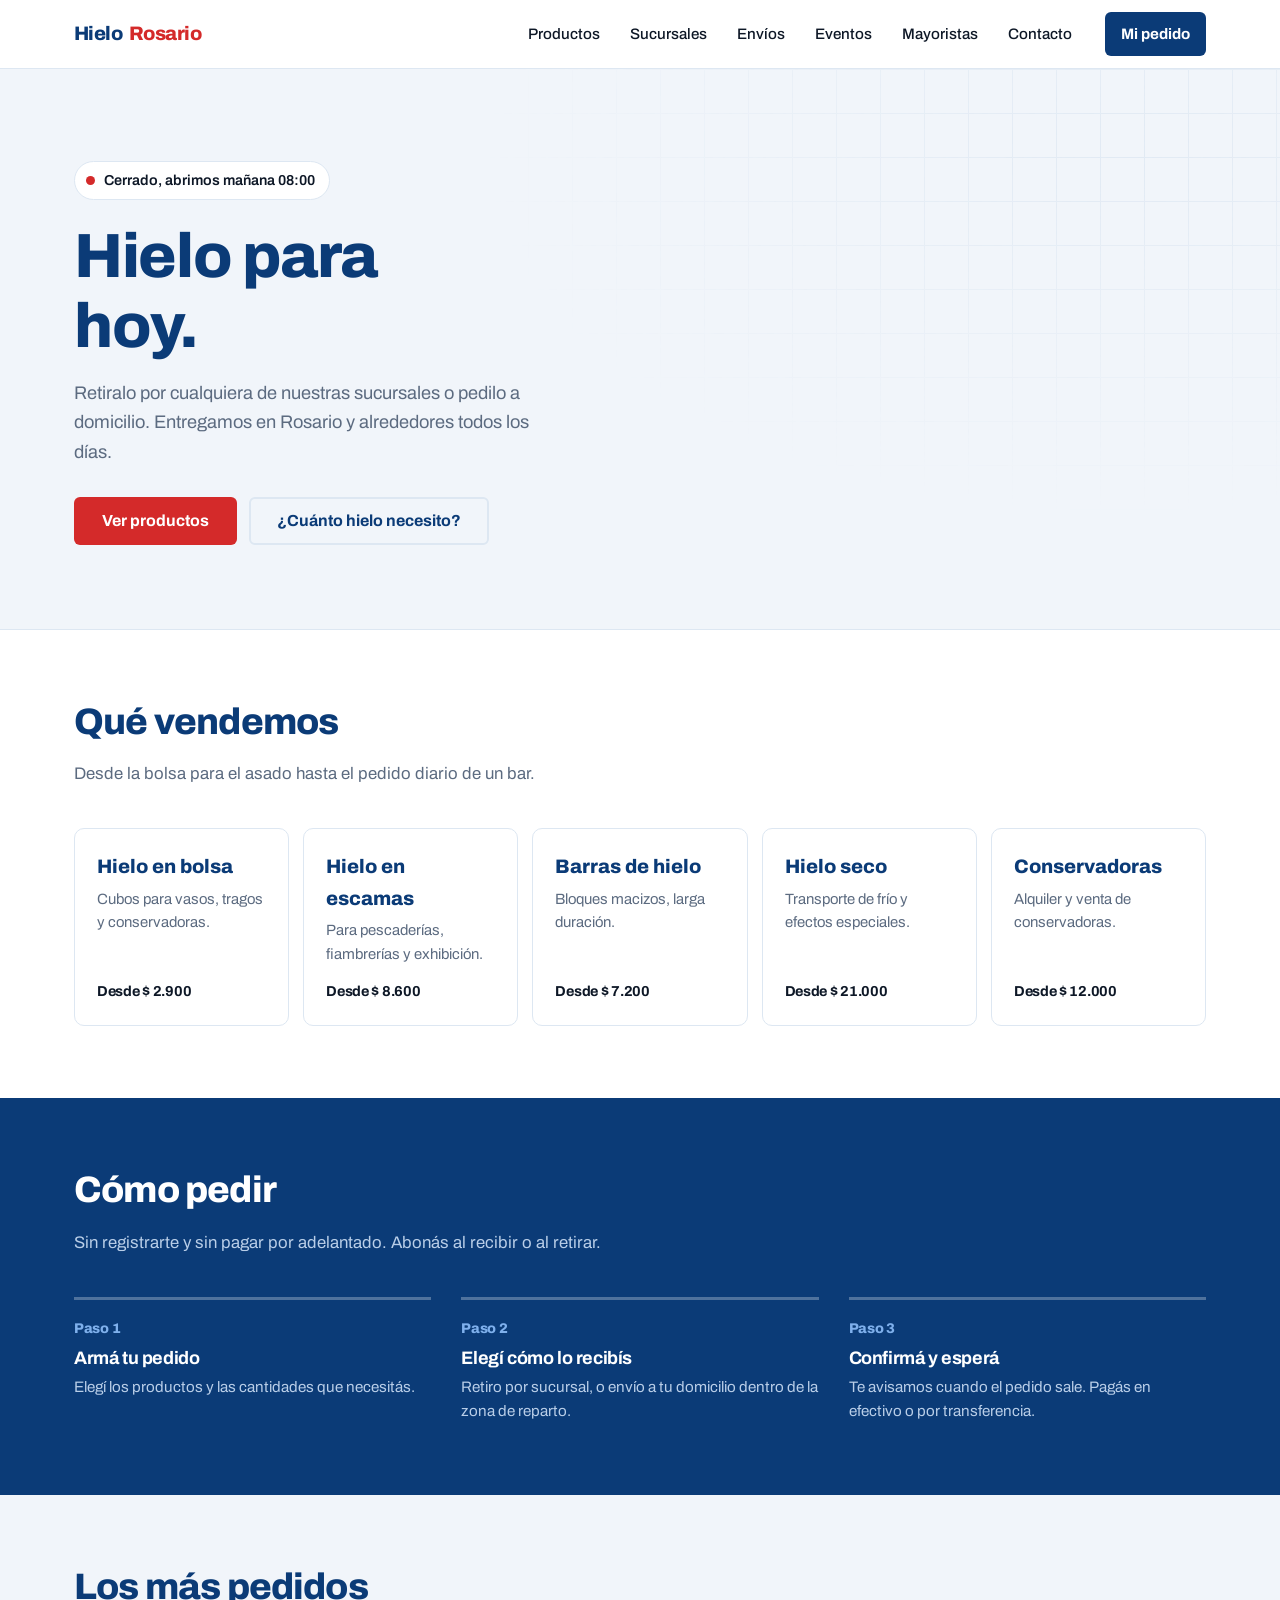
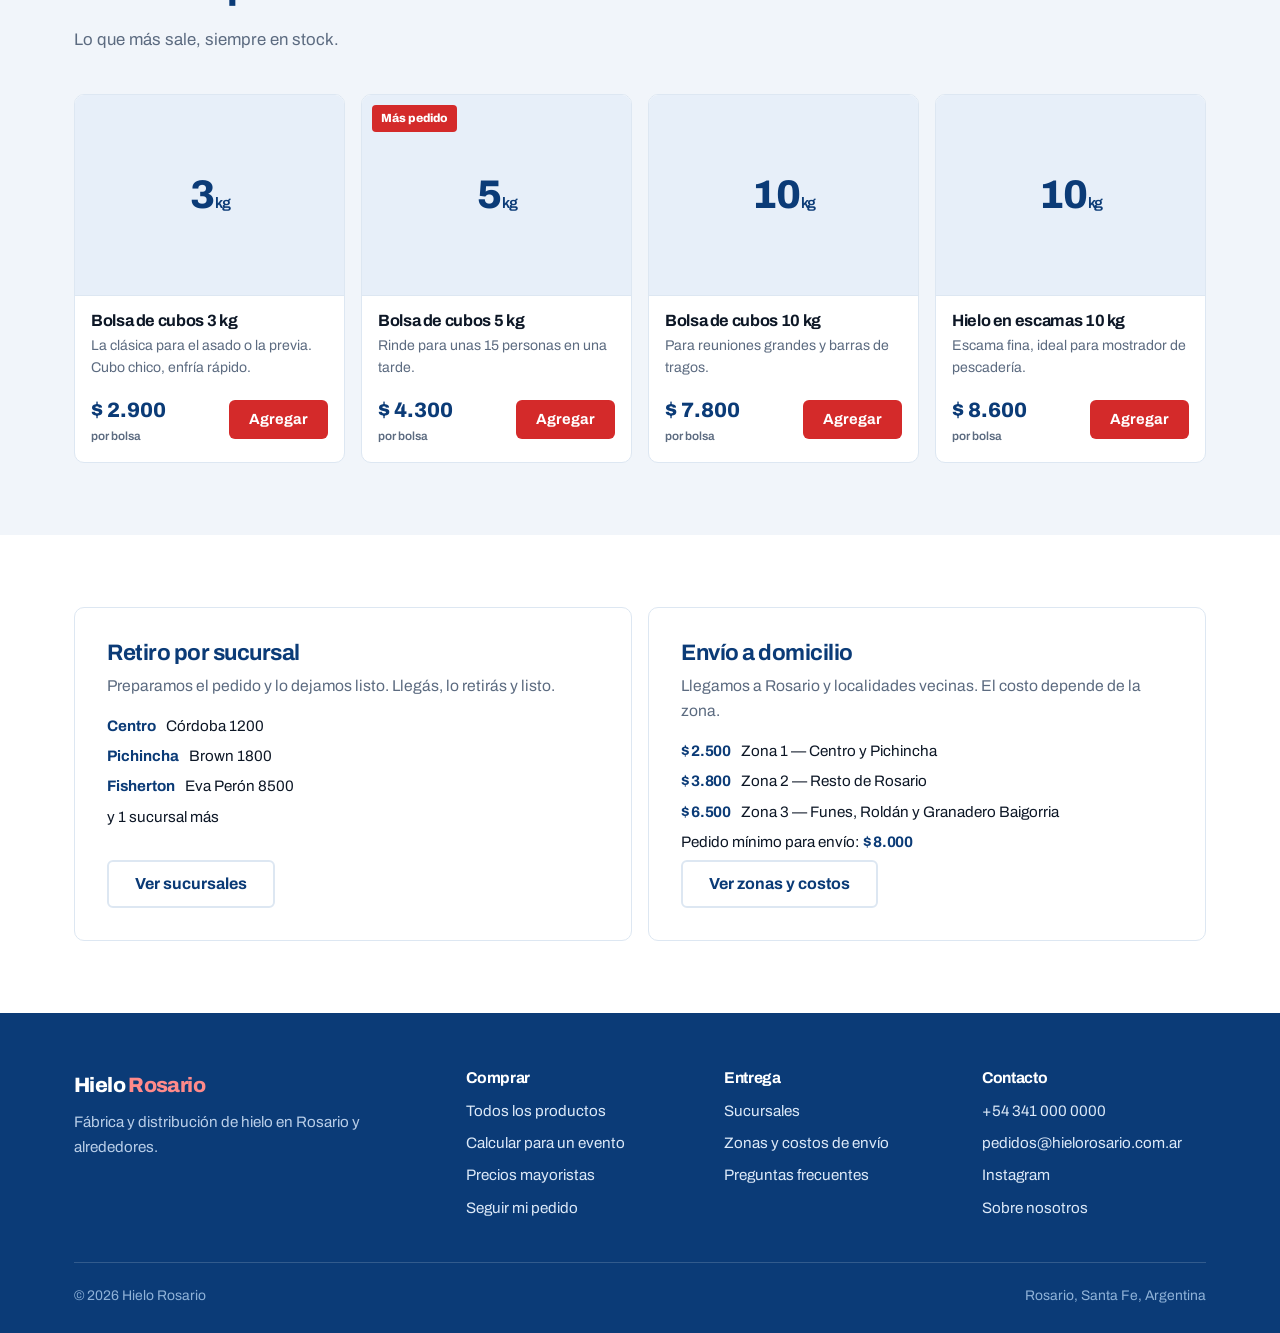
==== index.html @ 0020c700 "Rename index (11).html to index.html" ====
<!DOCTYPE html>
<html lang="es-AR">
<head>
<meta charset="utf-8">
<meta name="viewport" content="width=device-width, initial-scale=1">
<title>Hielo Rosario — Venta y entrega de hielo en Rosario</title>
<meta name="description" content="Hielo en bolsa, escamas, barras y hielo seco en Rosario. Retiralo por sucursal o pedí envío a domicilio.">
<link rel="preconnect" href="https://fonts.googleapis.com">
<link rel="preconnect" href="https://fonts.gstatic.com" crossorigin>
<link href="https://fonts.googleapis.com/css2?family=Archivo:wght@400;500;700;800&display=swap" rel="stylesheet">
<link rel="stylesheet" href="estilos.css">
</head>
<body>

<div id="header"></div>

<main>

  <!-- ============ HERO ============ -->
  <section class="hero">
    <div class="contenedor">
      <div class="hero__cuerpo">

        <div class="estado" id="estado" data-abierto="">
          <span class="estado__punto"></span>
          <span id="estadoTexto">Consultando horario</span>
        </div>

        <h1>Hielo para hoy.</h1>
        <p class="hero__bajada">
          Retiralo por cualquiera de nuestras sucursales o pedilo a domicilio.
          Entregamos en Rosario y alrededores todos los días.
        </p>

        <div class="hero__acciones">
          <a class="boton boton--principal" href="productos.html">Ver productos</a>
          <a class="boton boton--linea" href="eventos.html">¿Cuánto hielo necesito?</a>
        </div>

      </div>
    </div>
  </section>

  <!-- ============ CATEGORÍAS ============ -->
  <section class="seccion">
    <div class="contenedor">
      <div class="seccion__intro">
        <h2>Qué vendemos</h2>
        <p>Desde la bolsa para el asado hasta el pedido diario de un bar.</p>
      </div>
      <div class="categorias" id="categorias">
        <p class="cargando">Cargando productos…</p>
      </div>
    </div>
  </section>

  <!-- ============ CÓMO PEDIR (esto sí es una secuencia) ============ -->
  <section class="seccion seccion--azul">
    <div class="contenedor">
      <div class="seccion__intro">
        <h2>Cómo pedir</h2>
        <p>Sin registrarte y sin pagar por adelantado. Abonás al recibir o al retirar.</p>
      </div>
      <div class="pasos">
        <div class="paso">
          <div class="paso__n num">Paso 1</div>
          <h3>Armá tu pedido</h3>
          <p>Elegí los productos y las cantidades que necesitás.</p>
        </div>
        <div class="paso">
          <div class="paso__n num">Paso 2</div>
          <h3>Elegí cómo lo recibís</h3>
          <p>Retiro por sucursal, o envío a tu domicilio dentro de la zona de reparto.</p>
        </div>
        <div class="paso">
          <div class="paso__n num">Paso 3</div>
          <h3>Confirmá y esperá</h3>
          <p>Te avisamos cuando el pedido sale. Pagás en efectivo o por transferencia.</p>
        </div>
      </div>
    </div>
  </section>

  <!-- ============ DESTACADOS ============ -->
  <section class="seccion seccion--fria">
    <div class="contenedor">
      <div class="seccion__intro">
        <h2>Los más pedidos</h2>
        <p>Lo que más sale, siempre en stock.</p>
      </div>
      <div class="grilla-productos" id="destacados">
        <p class="cargando">Cargando productos…</p>
      </div>
    </div>
  </section>

  <!-- ============ ENTREGA ============ -->
  <section class="seccion">
    <div class="contenedor">
      <div class="duo">

        <div class="panel">
          <h3>Retiro por sucursal</h3>
          <p>Preparamos el pedido y lo dejamos listo. Llegás, lo retirás y listo.</p>
          <div id="resumenSucursales"></div>
          <a class="boton boton--linea" href="sucursales.html">Ver sucursales</a>
        </div>

        <div class="panel">
          <h3>Envío a domicilio</h3>
          <p>Llegamos a Rosario y localidades vecinas. El costo depende de la zona.</p>
          <div id="resumenZonas"></div>
          <a class="boton boton--linea" href="zonas-de-envio.html">Ver zonas y costos</a>
        </div>

      </div>
    </div>
  </section>

</main>

<div id="footer"></div>

<script src="config.js"></script>
<script src="carrito.js"></script>
<script src="datos.js"></script>
<script src="layout.js"></script>
<script src="home.js"></script>
</body>
</html>
---- estilos.css ----
/* ==========================================================================
   HIELO ROSARIO — Estilos del sitio
   Blanco = campo · Azul = estructura · Rojo = solo lo que se toca
   ========================================================================== */

/* ---------- 1. TOKENS ---------------------------------------------------- */
:root {
  /* Color */
  --blanco:      #FFFFFF;
  --hielo:       #F1F5FA;   /* fondo frío, reemplaza al gris neutro */
  --escarcha:    #DDE7F2;   /* bordes y separadores */
  --azul:        #0B3B77;   /* azul empresarial — estructura */
  --azul-vivo:   #1668D6;   /* links e interacción */
  --azul-humo:   #E7EFF9;   /* superficies azuladas suaves */
  --rojo:        #D42A2A;   /* SOLO acciones y urgencia */
  --rojo-oscuro: #A81F1F;
  --tinta:       #0D1726;   /* texto principal (negro azulado, no gris) */
  --tinta-suave: #5C6B80;   /* texto secundario */
  --verde:       #15803D;   /* estado abierto */

  /* Tipografía */
  --fuente: 'Archivo', system-ui, -apple-system, 'Segoe UI', sans-serif;

  /* Espaciado */
  --ancho: 1180px;
  --gutter: 24px;
  --radio: 10px;
  --radio-chico: 6px;

  /* Sombra: una sola, discreta, solo para elementos que flotan de verdad */
  --sombra: 0 8px 28px rgba(11, 59, 119, .10);
}

/* ---------- 2. BASE ------------------------------------------------------ */
*, *::before, *::after { box-sizing: border-box; }

html { -webkit-text-size-adjust: 100%; scroll-behavior: smooth; }

body {
  margin: 0;
  font-family: var(--fuente);
  font-size: 16.5px;
  line-height: 1.6;
  color: var(--tinta);
  background: var(--blanco);
  -webkit-font-smoothing: antialiased;
}

img { max-width: 100%; display: block; }

a { color: var(--azul-vivo); text-decoration: none; }
a:hover { text-decoration: underline; }

h1, h2, h3, h4 {
  margin: 0 0 .5em;
  line-height: 1.12;
  letter-spacing: -.022em;
  font-weight: 800;
  color: var(--azul);
}

h1 { font-size: clamp(2.3rem, 6vw, 3.9rem); }
h2 { font-size: clamp(1.6rem, 3.4vw, 2.3rem); }
h3 { font-size: 1.15rem; font-weight: 700; }

p { margin: 0 0 1em; }

/* Números: siempre alineados, porque acá el contenido son kilos y precios */
.num { font-variant-numeric: tabular-nums; letter-spacing: -.02em; }

/* Accesibilidad: foco visible siempre */
:focus-visible {
  outline: 3px solid var(--azul-vivo);
  outline-offset: 2px;
  border-radius: 4px;
}

@media (prefers-reduced-motion: reduce) {
  *, *::before, *::after {
    animation-duration: .01ms !important;
    transition-duration: .01ms !important;
    scroll-behavior: auto !important;
  }
}

/* ---------- 3. LAYOUT ---------------------------------------------------- */
.contenedor {
  width: 100%;
  max-width: var(--ancho);
  margin: 0 auto;
  padding: 0 var(--gutter);
}

.seccion { padding: 72px 0; }
.seccion--fria { background: var(--hielo); }
.seccion--azul { background: var(--azul); color: #E8F0FA; }
.seccion--azul h2, .seccion--azul h3 { color: var(--blanco); }

.seccion__intro { max-width: 62ch; margin-bottom: 40px; }
.seccion__intro p { color: var(--tinta-suave); font-size: 1.05rem; margin: 0; }
.seccion--azul .seccion__intro p { color: #B9CEE8; }

.hidden { display: none !important; }

/* ---------- 4. BOTONES --------------------------------------------------- */
.boton {
  display: inline-flex;
  align-items: center;
  justify-content: center;
  gap: 8px;
  padding: 14px 26px;
  border: 2px solid transparent;
  border-radius: var(--radio-chico);
  font-family: var(--fuente);
  font-size: 1rem;
  font-weight: 700;
  line-height: 1;
  cursor: pointer;
  text-decoration: none;
  transition: background-color .15s ease, border-color .15s ease, color .15s ease;
}
.boton:hover { text-decoration: none; }

/* Rojo = la acción principal. Uno solo por pantalla. */
.boton--principal { background: var(--rojo); color: var(--blanco); }
.boton--principal:hover { background: var(--rojo-oscuro); }

.boton--azul { background: var(--azul); color: var(--blanco); }
.boton--azul:hover { background: #082B58; }

.boton--linea { background: transparent; border-color: var(--escarcha); color: var(--azul); }
.boton--linea:hover { border-color: var(--azul); background: var(--azul-humo); }

.boton--claro { background: var(--blanco); color: var(--azul); }
.boton--claro:hover { background: var(--hielo); }

.boton--ancho { width: 100%; }
.boton--chico { padding: 10px 18px; font-size: .92rem; }

.boton[disabled] { opacity: .45; pointer-events: none; }

/* ---------- 5. HEADER ---------------------------------------------------- */
.header {
  position: sticky;
  top: 0;
  z-index: 50;
  background: rgba(255, 255, 255, .96);
  backdrop-filter: saturate(180%) blur(8px);
  border-bottom: 1px solid var(--escarcha);
}

.header__fila {
  display: flex;
  align-items: center;
  gap: 20px;
  height: 68px;
}

.logo {
  display: flex;
  align-items: baseline;
  gap: 7px;
  font-weight: 800;
  font-size: 1.22rem;
  letter-spacing: -.03em;
  color: var(--azul);
  text-decoration: none;
  white-space: nowrap;
}
.logo:hover { text-decoration: none; }
.logo span { color: var(--rojo); }

.nav { display: flex; gap: 4px; margin-left: auto; }

.nav a {
  padding: 9px 13px;
  border-radius: var(--radio-chico);
  color: var(--tinta);
  font-size: .95rem;
  font-weight: 500;
  text-decoration: none;
}
.nav a:hover { background: var(--hielo); text-decoration: none; }
.nav a.activo { color: var(--azul); font-weight: 700; background: var(--azul-humo); }

/* Botón de pedido: el contador es la información, por eso va destacado */
.pedido-btn {
  display: inline-flex;
  align-items: center;
  gap: 9px;
  padding: 10px 16px;
  border-radius: var(--radio-chico);
  background: var(--azul);
  color: var(--blanco);
  font-weight: 700;
  font-size: .95rem;
  text-decoration: none;
  white-space: nowrap;
}
.pedido-btn:hover { background: #082B58; text-decoration: none; }

.pedido-btn__cuenta {
  min-width: 22px;
  height: 22px;
  padding: 0 6px;
  border-radius: 11px;
  background: var(--rojo);
  color: var(--blanco);
  font-size: .8rem;
  font-weight: 800;
  display: inline-flex;
  align-items: center;
  justify-content: center;
}
.pedido-btn__cuenta:empty,
.pedido-btn__cuenta[data-vacio="si"] { display: none; }

.menu-btn {
  display: none;
  margin-left: auto;
  padding: 10px;
  background: none;
  border: 1px solid var(--escarcha);
  border-radius: var(--radio-chico);
  cursor: pointer;
  color: var(--azul);
}

@media (max-width: 900px) {
  .menu-btn { display: inline-flex; }
  .nav {
    position: absolute;
    top: 68px; left: 0; right: 0;
    flex-direction: column;
    gap: 0;
    margin: 0;
    padding: 8px var(--gutter) 16px;
    background: var(--blanco);
    border-bottom: 1px solid var(--escarcha);
    box-shadow: var(--sombra);
  }
  .nav:not(.abierto) { display: none; }
  .nav a { padding: 14px 8px; border-bottom: 1px solid var(--hielo); border-radius: 0; }
  .header__fila { gap: 12px; }
}

/* ---------- 6. HERO ------------------------------------------------------ */
.hero {
  position: relative;
  overflow: hidden;
  background: var(--hielo);
  border-bottom: 1px solid var(--escarcha);
}

/* Textura de escarcha: cubos apenas insinuados. Es el único adorno del sitio. */
.hero::after {
  content: '';
  position: absolute;
  inset: 0;
  background-image:
    linear-gradient(var(--escarcha) 1px, transparent 1px),
    linear-gradient(90deg, var(--escarcha) 1px, transparent 1px);
  background-size: 44px 44px;
  opacity: .8;
  -webkit-mask-image: radial-gradient(ellipse 70% 90% at 88% 15%, #000, transparent 72%);
          mask-image: radial-gradient(ellipse 70% 90% at 88% 15%, #000, transparent 72%);
  pointer-events: none;
}

.hero__cuerpo {
  position: relative;
  z-index: 1;
  max-width: 54ch;
  padding: 92px 0 84px;
}

.hero h1 { max-width: 11ch; margin-bottom: .28em; }
.hero__bajada {
  max-width: 46ch;
  font-size: 1.14rem;
  color: var(--tinta-suave);
  margin-bottom: 30px;
}

.hero__acciones { display: flex; flex-wrap: wrap; gap: 12px; }

/* Estado de atención: dato útil de verdad, no decoración */
.estado {
  display: inline-flex;
  align-items: center;
  gap: 9px;
  margin-bottom: 22px;
  padding: 7px 14px 7px 11px;
  border-radius: 100px;
  background: var(--blanco);
  border: 1px solid var(--escarcha);
  font-size: .9rem;
  font-weight: 600;
  color: var(--tinta);
}
.estado__punto {
  width: 9px; height: 9px;
  border-radius: 50%;
  background: var(--tinta-suave);
  flex: none;
}
.estado[data-abierto="si"] .estado__punto { background: var(--verde); }
.estado[data-abierto="no"] .estado__punto { background: var(--rojo); }

@media (max-width: 700px) {
  .hero__cuerpo { padding: 52px 0 48px; }
  .hero::after { opacity: .35; }
}

/* ---------- 7. CATEGORÍAS ------------------------------------------------ */
/* Sin sombras ni tarjetas iguales: el peso lo da el borde y el color de fondo */
.categorias {
  display: grid;
  grid-template-columns: repeat(auto-fit, minmax(215px, 1fr));
  gap: 14px;
}

.categoria {
  display: flex;
  flex-direction: column;
  padding: 22px;
  min-height: 168px;
  border: 1px solid var(--escarcha);
  border-radius: var(--radio);
  background: var(--blanco);
  color: var(--tinta);
  text-decoration: none;
  transition: border-color .15s ease, background-color .15s ease;
}
.categoria:hover {
  border-color: var(--azul);
  background: var(--azul-humo);
  text-decoration: none;
}
.categoria__nombre { font-size: 1.22rem; font-weight: 800; color: var(--azul); margin-bottom: 5px; }
.categoria__desc { font-size: .93rem; color: var(--tinta-suave); margin: 0; }
.categoria__desde {
  margin-top: auto;
  padding-top: 14px;
  font-size: .9rem;
  font-weight: 700;
  color: var(--tinta);
}

/* ---------- 8. PRODUCTOS ------------------------------------------------- */
.grilla-productos {
  display: grid;
  grid-template-columns: repeat(auto-fill, minmax(238px, 1fr));
  gap: 16px;
}

.producto {
  display: flex;
  flex-direction: column;
  border: 1px solid var(--escarcha);
  border-radius: var(--radio);
  background: var(--blanco);
  overflow: hidden;
}

.producto__figura {
  position: relative;
  aspect-ratio: 4 / 3;
  background: var(--azul-humo);
  display: grid;
  place-items: center;
  border-bottom: 1px solid var(--escarcha);
}

/* El kilaje como identificador visual del producto: en este rubro, es el dato */
.producto__kilos {
  font-size: 2.5rem;
  font-weight: 800;
  color: var(--azul);
  letter-spacing: -.04em;
  font-variant-numeric: tabular-nums;
}
.producto__kilos small { font-size: .95rem; font-weight: 600; margin-left: 2px; }

.producto__etiqueta {
  position: absolute;
  top: 10px; left: 10px;
  padding: 4px 9px;
  border-radius: 4px;
  background: var(--rojo);
  color: var(--blanco);
  font-size: .74rem;
  font-weight: 800;
  letter-spacing: .01em;
}

.producto__cuerpo { padding: 16px; display: flex; flex-direction: column; flex: 1; }
.producto__nombre { font-size: 1.02rem; font-weight: 700; color: var(--tinta); margin: 0 0 4px; }
.producto__nombre a { color: inherit; }
.producto__desc { font-size: .88rem; color: var(--tinta-suave); margin: 0 0 14px; }

.producto__pie { margin-top: auto; display: flex; align-items: center; gap: 10px; }
.producto__precio {
  font-size: 1.3rem;
  font-weight: 800;
  color: var(--azul);
  font-variant-numeric: tabular-nums;
  margin-right: auto;
}
.producto__precio small { display: block; font-size: .74rem; font-weight: 600; color: var(--tinta-suave); }

.agotado { font-size: .85rem; font-weight: 700; color: var(--tinta-suave); }

/* ---------- 9. PASOS (secuencia real, por eso van numerados) ------------- */
.pasos { display: grid; grid-template-columns: repeat(auto-fit, minmax(240px, 1fr)); gap: 30px; }
.paso { border-top: 3px solid rgba(255,255,255,.28); padding-top: 18px; }
.paso__n {
  font-size: .88rem; font-weight: 800; color: #7FB0EC;
  font-variant-numeric: tabular-nums; margin-bottom: 8px;
}
.paso h3 { font-size: 1.13rem; margin-bottom: 6px; }
.paso p { font-size: .95rem; color: #B9CEE8; margin: 0; }

/* ---------- 10. BLOQUES SPLIT ------------------------------------------- */
.duo { display: grid; grid-template-columns: 1fr 1fr; gap: 16px; }
@media (max-width: 780px) { .duo { grid-template-columns: 1fr; } }

.panel {
  padding: 32px;
  border: 1px solid var(--escarcha);
  border-radius: var(--radio);
  background: var(--blanco);
  display: flex;
  flex-direction: column;
}
.panel h3 { font-size: 1.4rem; margin-bottom: 8px; }
.panel p { color: var(--tinta-suave); font-size: .98rem; }
.panel .boton { margin-top: auto; align-self: flex-start; }

.dato { display: flex; gap: 10px; align-items: baseline; margin-bottom: 6px; font-size: .95rem; }
.dato strong { color: var(--azul); font-variant-numeric: tabular-nums; white-space: nowrap; }

/* ---------- 11. FOOTER --------------------------------------------------- */
.footer {
  background: var(--azul);
  color: #B9CEE8;
  padding: 56px 0 26px;
  font-size: .95rem;
}
.footer a { color: #DCE9F8; }
.footer__grilla {
  display: grid;
  grid-template-columns: 1.6fr 1fr 1fr 1fr;
  gap: 34px;
  padding-bottom: 34px;
  border-bottom: 1px solid rgba(255,255,255,.16);
}
@media (max-width: 820px) { .footer__grilla { grid-template-columns: 1fr 1fr; gap: 26px; } }
@media (max-width: 480px) { .footer__grilla { grid-template-columns: 1fr; } }

.footer__logo { font-size: 1.3rem; font-weight: 800; color: var(--blanco); margin-bottom: 8px; letter-spacing: -.03em; }
.footer__logo span { color: #FF8A8A; }
.footer h4 { color: var(--blanco); font-size: .98rem; font-weight: 700; margin: 0 0 12px; }
.footer ul { list-style: none; margin: 0; padding: 0; }
.footer li { margin-bottom: 8px; }
.footer__legal {
  padding-top: 22px;
  display: flex;
  justify-content: space-between;
  gap: 14px;
  flex-wrap: wrap;
  font-size: .87rem;
  color: #8FB2D8;
}

/* ---------- 12. AVISOS / ESTADOS VACÍOS --------------------------------- */
.aviso {
  padding: 18px 20px;
  border-radius: var(--radio);
  border: 1px solid var(--escarcha);
  background: var(--hielo);
  font-size: .95rem;
}
.aviso--obra { text-align: center; padding: 60px 20px; }
.aviso--obra h2 { margin-bottom: 8px; }
.aviso--obra p { color: var(--tinta-suave); max-width: 44ch; margin: 0 auto 22px; }

.cargando { padding: 40px 0; color: var(--tinta-suave); font-size: .95rem; }

/* ---------- 13. PRODUCTO EN CELULAR -------------------------------------
   Tarjeta horizontal: el cliente ve 3 o 4 productos por pantalla en vez
   de uno, que es lo que importa cuando está comprando desde el teléfono. */
@media (max-width: 560px) {
  .grilla-productos { grid-template-columns: 1fr; gap: 12px; }

  .producto { flex-direction: row; align-items: stretch; }

  .producto__figura {
    aspect-ratio: auto;
    width: 104px;
    flex: none;
    border-bottom: 0;
    border-right: 1px solid var(--escarcha);
  }
  .producto__kilos { font-size: 1.75rem; }
  .producto__etiqueta { top: 6px; left: 6px; font-size: .65rem; padding: 3px 6px; }

  .producto__cuerpo { padding: 13px 14px; }
  .producto__desc { display: none; }
  .producto__pie { flex-wrap: wrap; gap: 8px; }
  .producto__precio { font-size: 1.15rem; }

  .seccion { padding: 48px 0; }
}
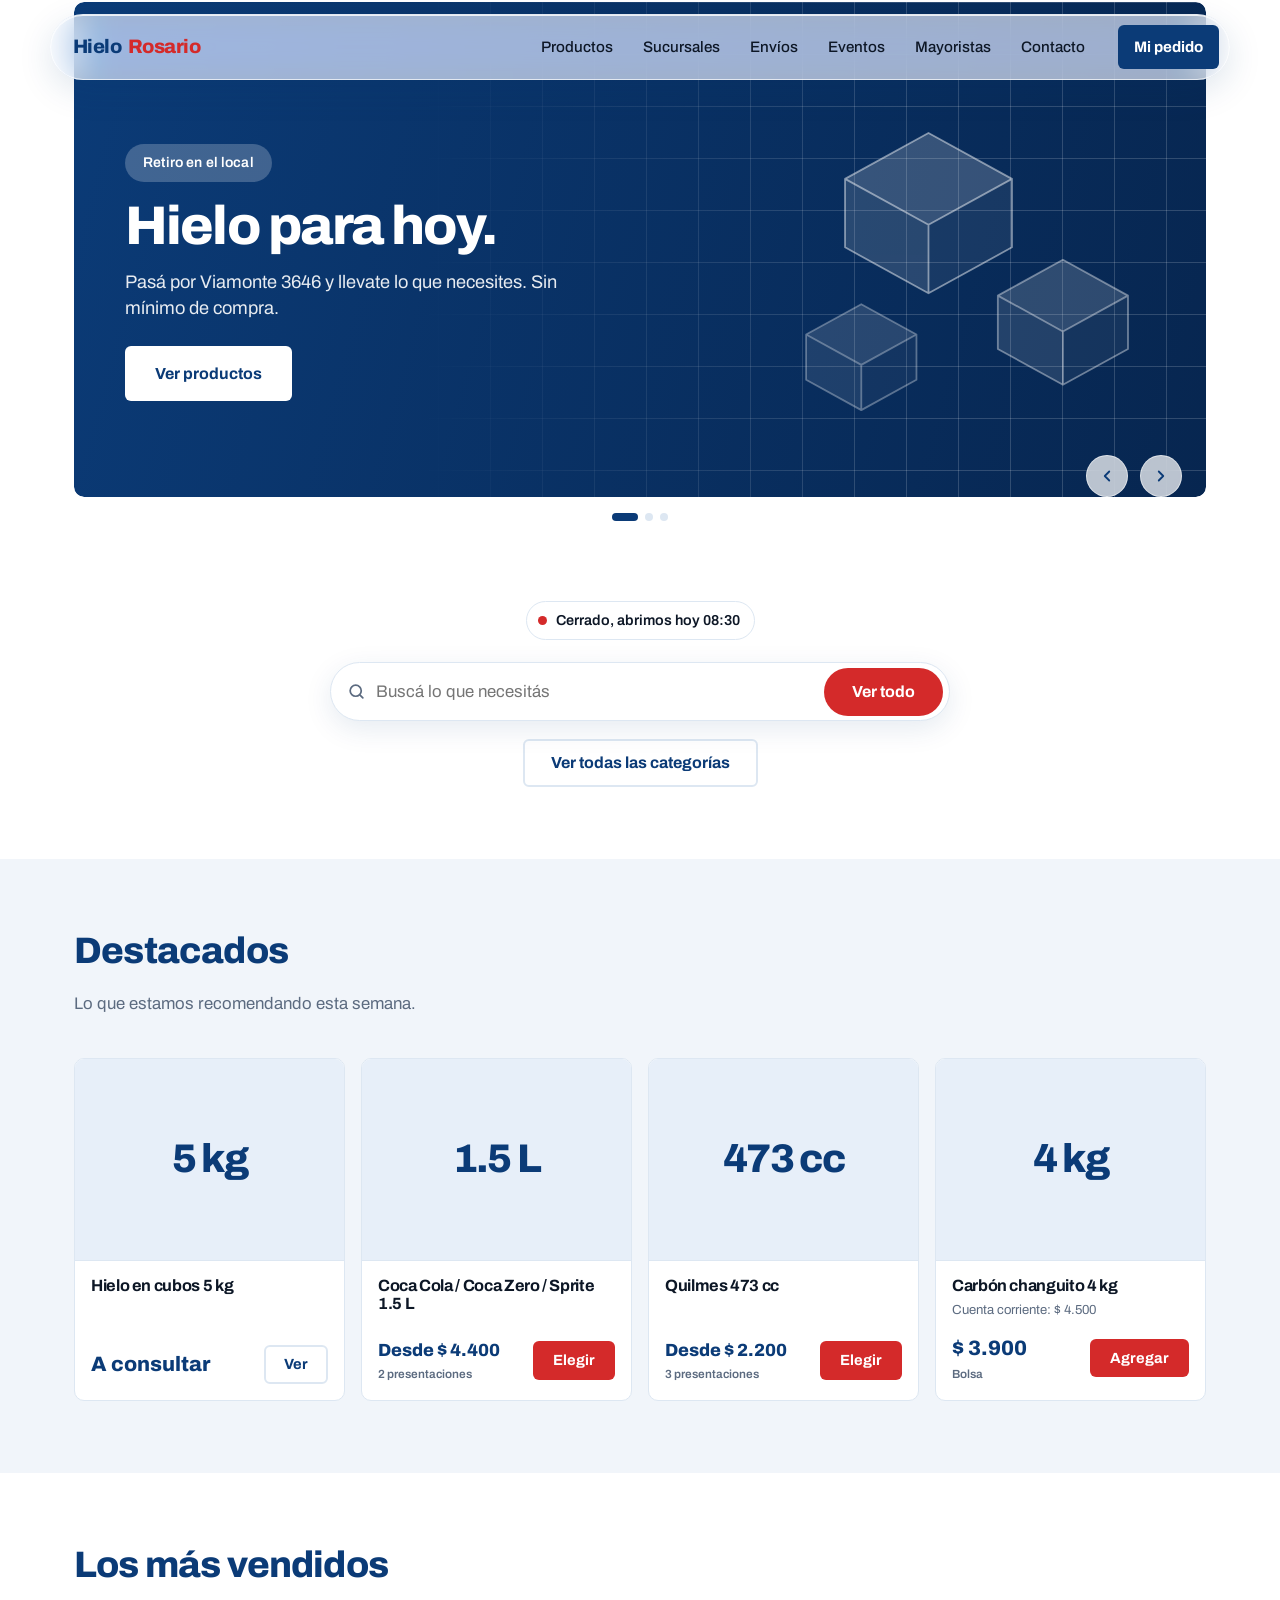
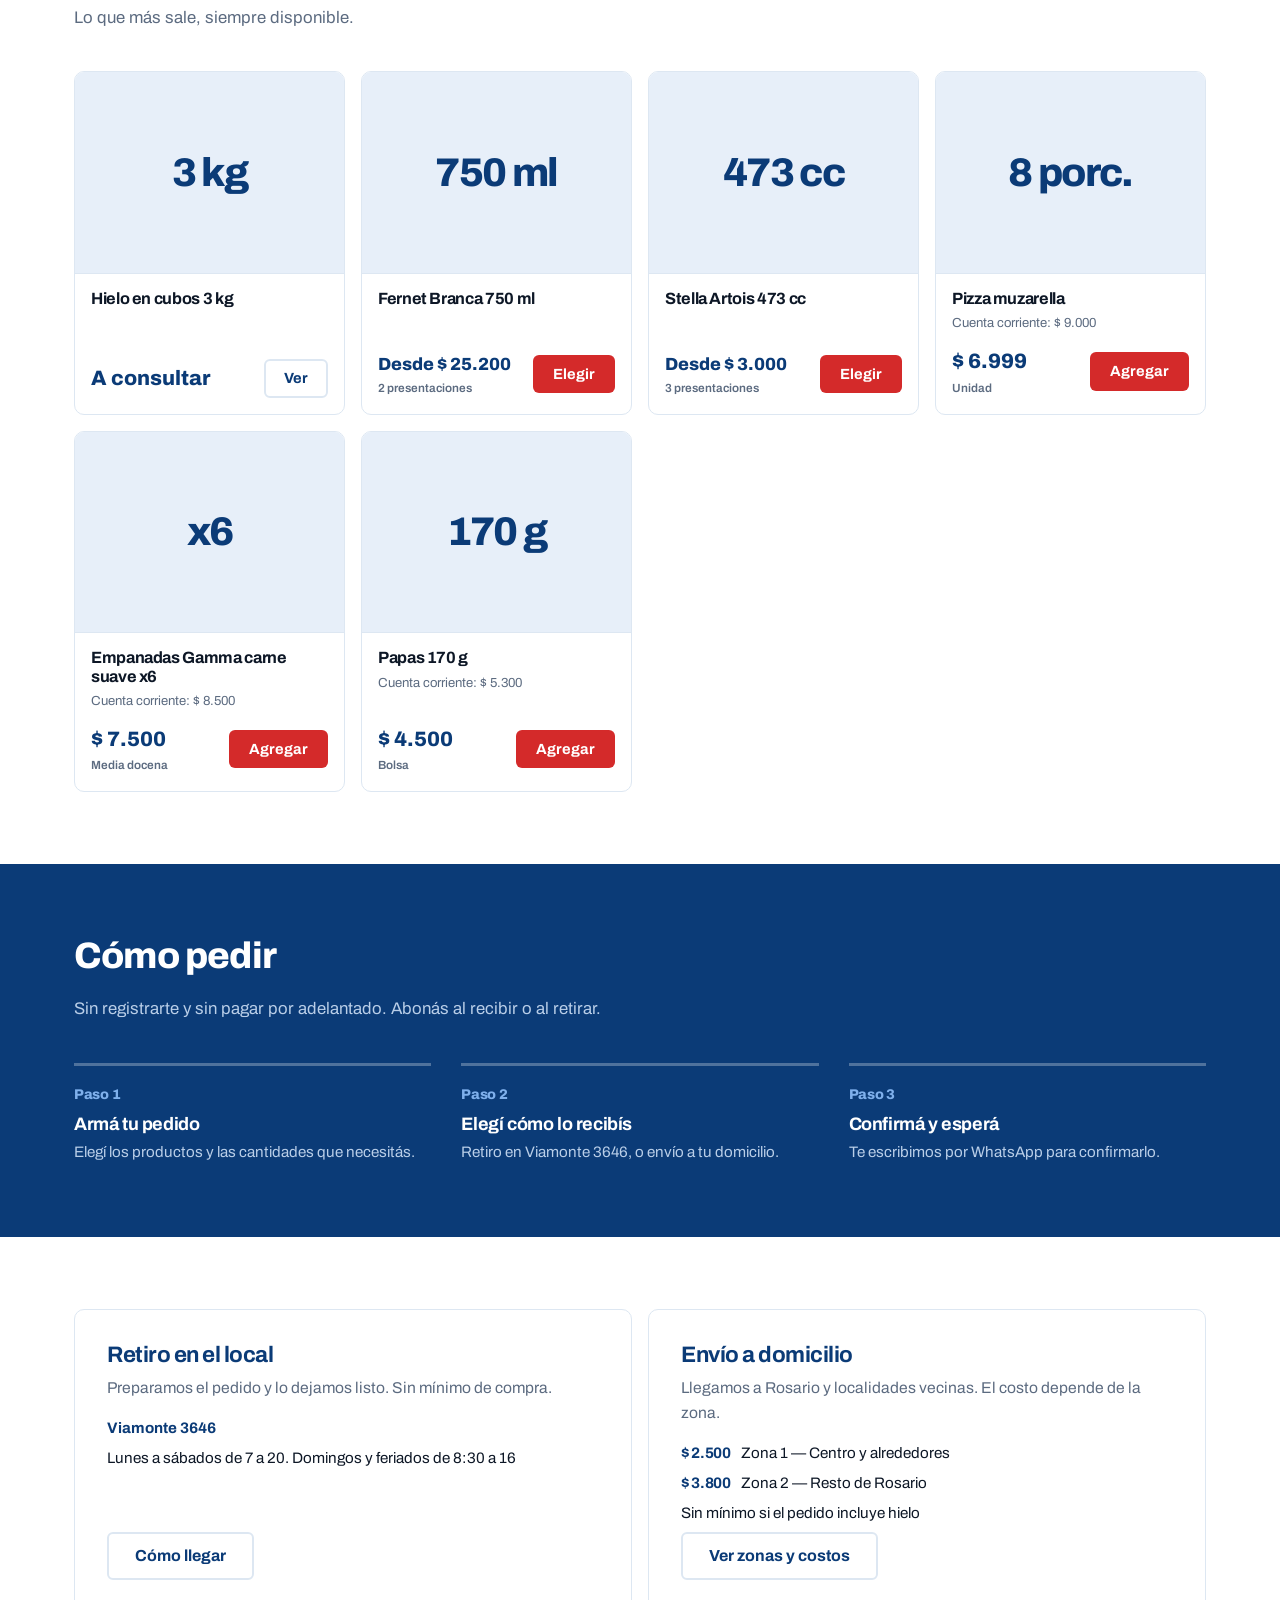
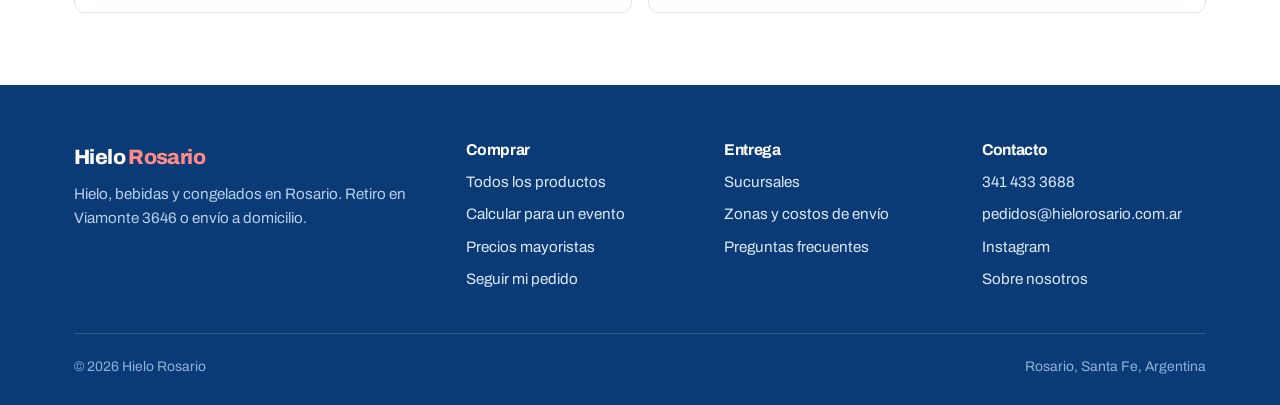
==== commit d600088a: "Rename inicio-nuevo.html to index.html" ====
--- a/index.html
+++ b/index.html
@@ -3,8 +3,8 @@
 <head>
 <meta charset="utf-8">
 <meta name="viewport" content="width=device-width, initial-scale=1">
-<title>Hielo Rosario — Venta y entrega de hielo en Rosario</title>
-<meta name="description" content="Hielo en bolsa, escamas, barras y hielo seco en Rosario. Retiralo por sucursal o pedí envío a domicilio.">
+<title>Hielo Rosario — Hielo, bebidas y congelados en Rosario</title>
+<meta name="description" content="Hielo, bebidas, congelados, copetín y carbón en Rosario. Retiro en Viamonte 3646 sin mínimo de compra, o envío a domicilio.">
 <link rel="preconnect" href="https://fonts.googleapis.com">
 <link rel="preconnect" href="https://fonts.gstatic.com" crossorigin>
 <link href="https://fonts.googleapis.com/css2?family=Archivo:wght@400;500;700;800&display=swap" rel="stylesheet">
@@ -16,45 +16,68 @@
 
 <main>
 
-  <!-- ============ HERO ============ -->
-  <section class="hero">
+  <!-- ============ BANNER DESLIZABLE ============ -->
+  <section class="banners">
     <div class="contenedor">
-      <div class="hero__cuerpo">
+      <div class="carrusel" id="carrusel"><p class="cargando">Cargando…</p></div>
+    </div>
+  </section>
 
-        <div class="estado" id="estado" data-abierto="">
-          <span class="estado__punto"></span>
-          <span id="estadoTexto">Consultando horario</span>
+  <!-- ============ BUSCADOR Y CATEGORÍAS ============ -->
+  <section class="seccion">
+    <div class="contenedor">
+
+      <div class="estado estado--centrado" id="estado" data-abierto="">
+        <span class="estado__punto"></span>
+        <span id="estadoTexto">Consultando horario</span>
+      </div>
+
+      <div class="buscar-inicio">
+        <div class="buscador">
+          <svg width="19" height="19" viewBox="0 0 24 24" fill="none" stroke="currentColor" stroke-width="2.2" stroke-linecap="round"><circle cx="11" cy="11" r="7"/><path d="M20 20l-3.5-3.5"/></svg>
+          <input id="buscarInicio" type="search" placeholder="Buscá lo que necesitás" aria-label="Buscar un producto">
+          <a class="boton boton--principal" href="productos.html">Ver todo</a>
         </div>
+        <div class="sugerencias" id="sugerencias"></div>
+      </div>
 
-        <h1>Hielo para hoy.</h1>
-        <p class="hero__bajada">
-          Retiralo por cualquiera de nuestras sucursales o pedilo a domicilio.
-          Entregamos en Rosario y alrededores todos los días.
-        </p>
+      <div class="cats-toggle">
+        <button class="boton boton--linea" id="catsBoton" aria-expanded="false" aria-controls="catsPanel">
+          Ver todas las categorías
+        </button>
+      </div>
+      <div class="cats-panel" id="catsPanel" hidden></div>
 
-        <div class="hero__acciones">
-          <a class="boton boton--principal" href="productos.html">Ver productos</a>
-          <a class="boton boton--linea" href="eventos.html">¿Cuánto hielo necesito?</a>
-        </div>
+    </div>
+  </section>
 
+  <!-- ============ DESTACADOS ============ -->
+  <section class="seccion seccion--fria">
+    <div class="contenedor">
+      <div class="seccion__intro">
+        <h2>Destacados</h2>
+        <p>Lo que estamos recomendando esta semana.</p>
+      </div>
+      <div class="grilla-productos" id="destacados">
+        <p class="cargando">Cargando…</p>
       </div>
     </div>
   </section>
 
-  <!-- ============ CATEGORÍAS ============ -->
+  <!-- ============ MÁS VENDIDOS ============ -->
   <section class="seccion">
     <div class="contenedor">
       <div class="seccion__intro">
-        <h2>Qué vendemos</h2>
-        <p>Desde la bolsa para el asado hasta el pedido diario de un bar.</p>
+        <h2>Los más vendidos</h2>
+        <p>Lo que más sale, siempre disponible.</p>
       </div>
-      <div class="categorias" id="categorias">
-        <p class="cargando">Cargando productos…</p>
+      <div class="grilla-productos" id="masVendidos">
+        <p class="cargando">Cargando…</p>
       </div>
     </div>
   </section>
 
-  <!-- ============ CÓMO PEDIR (esto sí es una secuencia) ============ -->
+  <!-- ============ CÓMO PEDIR ============ -->
   <section class="seccion seccion--azul">
     <div class="contenedor">
       <div class="seccion__intro">
@@ -70,26 +93,13 @@
         <div class="paso">
           <div class="paso__n num">Paso 2</div>
           <h3>Elegí cómo lo recibís</h3>
-          <p>Retiro por sucursal, o envío a tu domicilio dentro de la zona de reparto.</p>
+          <p>Retiro en Viamonte 3646, o envío a tu domicilio.</p>
         </div>
         <div class="paso">
           <div class="paso__n num">Paso 3</div>
           <h3>Confirmá y esperá</h3>
-          <p>Te avisamos cuando el pedido sale. Pagás en efectivo o por transferencia.</p>
+          <p>Te escribimos por WhatsApp para confirmarlo.</p>
         </div>
-      </div>
-    </div>
-  </section>
-
-  <!-- ============ DESTACADOS ============ -->
-  <section class="seccion seccion--fria">
-    <div class="contenedor">
-      <div class="seccion__intro">
-        <h2>Los más pedidos</h2>
-        <p>Lo que más sale, siempre en stock.</p>
-      </div>
-      <div class="grilla-productos" id="destacados">
-        <p class="cargando">Cargando productos…</p>
       </div>
     </div>
   </section>
@@ -98,21 +108,18 @@
   <section class="seccion">
     <div class="contenedor">
       <div class="duo">
-
         <div class="panel">
-          <h3>Retiro por sucursal</h3>
-          <p>Preparamos el pedido y lo dejamos listo. Llegás, lo retirás y listo.</p>
+          <h3>Retiro en el local</h3>
+          <p>Preparamos el pedido y lo dejamos listo. Sin mínimo de compra.</p>
           <div id="resumenSucursales"></div>
-          <a class="boton boton--linea" href="sucursales.html">Ver sucursales</a>
+          <a class="boton boton--linea" href="sucursales.html">Cómo llegar</a>
         </div>
-
         <div class="panel">
           <h3>Envío a domicilio</h3>
           <p>Llegamos a Rosario y localidades vecinas. El costo depende de la zona.</p>
           <div id="resumenZonas"></div>
           <a class="boton boton--linea" href="zonas-de-envio.html">Ver zonas y costos</a>
         </div>
-
       </div>
     </div>
   </section>
--- a/estilos.css
+++ b/estilos.css
@@ -140,20 +140,43 @@
 .boton[disabled] { opacity: .45; pointer-events: none; }
 
 /* ---------- 5. HEADER ---------------------------------------------------- */
+/* El menú flota separado del borde de arriba, con fondo de vidrio.
+   La posición va en el contenedor (#header) y no en la etiqueta de adentro:
+   si va adentro, el contenedor mide solo lo que mide el menú y no tiene
+   dónde quedarse pegado al scrollear. */
+#header {
+  position: sticky;
+  top: 14px;
+  z-index: 50;
+  margin-top: 14px;
+  padding: 0 var(--gutter);
+}
+
 .header {
-  position: sticky;
-  top: 0;
-  z-index: 50;
-  background: rgba(255, 255, 255, .96);
-  backdrop-filter: saturate(180%) blur(8px);
-  border-bottom: 1px solid var(--escarcha);
+  max-width: var(--ancho);
+  margin: 0 auto;
+  border-radius: 100px;
+  border: 1px solid rgba(255, 255, 255, .7);
+  background: rgba(255, 255, 255, .62);
+  backdrop-filter: blur(20px) saturate(190%);
+  -webkit-backdrop-filter: blur(20px) saturate(190%);
+  box-shadow: 0 10px 34px rgba(11, 59, 119, .13), 0 1px 0 rgba(255,255,255,.8) inset;
+  transition: box-shadow .2s ease, background-color .2s ease;
+}
+
+/* Al scrollear se vuelve un poco más sólido, para que el texto de atrás
+   no compita con el del menú. */
+#header.pegado .header {
+  background: rgba(255, 255, 255, .82);
+  box-shadow: 0 12px 38px rgba(11, 59, 119, .18), 0 1px 0 rgba(255,255,255,.9) inset;
 }
 
 .header__fila {
   display: flex;
   align-items: center;
   gap: 20px;
-  height: 68px;
+  height: 64px;
+  padding: 0 10px 0 22px;
 }
 
 .logo {
@@ -230,13 +253,16 @@
   .menu-btn { display: inline-flex; }
   .nav {
     position: absolute;
-    top: 68px; left: 0; right: 0;
+    top: 72px; left: 0; right: 0;
     flex-direction: column;
     gap: 0;
     margin: 0;
-    padding: 8px var(--gutter) 16px;
-    background: var(--blanco);
-    border-bottom: 1px solid var(--escarcha);
+    padding: 10px 14px 14px;
+    background: rgba(255,255,255,.92);
+    backdrop-filter: blur(20px) saturate(190%);
+    -webkit-backdrop-filter: blur(20px) saturate(190%);
+    border: 1px solid rgba(255,255,255,.7);
+    border-radius: 22px;
     box-shadow: var(--sombra);
   }
   .nav:not(.abierto) { display: none; }
@@ -251,6 +277,9 @@
   background: var(--hielo);
   border-bottom: 1px solid var(--escarcha);
 }
+
+/* Las páginas internas empiezan pegadas al menú flotante: se les da aire */
+.cabecera { margin-top: -14px; padding-top: 84px; }
 
 /* Textura de escarcha: cubos apenas insinuados. Es el único adorno del sitio. */
 .hero::after {
@@ -307,6 +336,8 @@
 .estado[data-abierto="si"] .estado__punto { background: var(--verde); }
 .estado[data-abierto="no"] .estado__punto { background: var(--rojo); }
 
+.estado--centrado { display: flex; width: fit-content; margin: 0 auto 22px; }
+
 @media (max-width: 700px) {
   .hero__cuerpo { padding: 52px 0 48px; }
   .hero::after { opacity: .35; }
@@ -399,6 +430,15 @@
 .producto__nombre a { color: inherit; }
 .producto__desc { font-size: .88rem; color: var(--tinta-suave); margin: 0 0 14px; }
 
+/* Precio de cuenta corriente: presente pero claramente secundario, para que
+   se lea que lo barato es pagar en el momento. */
+.producto__cc {
+  margin: 0 0 12px;
+  font-size: .82rem;
+  color: var(--tinta-suave);
+  font-variant-numeric: tabular-nums;
+}
+
 .producto__pie { margin-top: auto; display: flex; align-items: center; gap: 10px; }
 .producto__precio {
   font-size: 1.3rem;
@@ -407,7 +447,10 @@
   font-variant-numeric: tabular-nums;
   margin-right: auto;
 }
-.producto__precio small { display: block; font-size: .74rem; font-weight: 600; color: var(--tinta-suave); }
+.producto__precio small { display: block; font-size: .74rem; font-weight: 600; color: var(--tinta-suave); white-space: normal; }
+
+/* Cuando dice "Desde" el texto es más largo: se achica para no partirse */
+.producto__precio--desde { font-size: 1.1rem; white-space: nowrap; }
 
 .agotado { font-size: .85rem; font-weight: 700; color: var(--tinta-suave); }
 
@@ -512,3 +555,1057 @@
 
   .seccion { padding: 48px 0; }
 }
+
+/* ---------- 14. CABECERA DE SECCIÓN -------------------------------------- */
+.cabecera {
+  background: var(--hielo);
+  border-bottom: 1px solid var(--escarcha);
+  padding: 46px 0 34px;
+}
+.cabecera h1 { font-size: clamp(1.9rem, 4.5vw, 2.9rem); margin-bottom: .3em; }
+.cabecera__bajada { max-width: 62ch; color: var(--tinta-suave); margin-bottom: 24px; }
+
+/* ---------- 15. BUSCADOR ------------------------------------------------- */
+.buscador {
+  display: flex;
+  align-items: center;
+  gap: 10px;
+  max-width: 420px;
+  padding: 0 14px;
+  background: var(--blanco);
+  border: 1px solid var(--escarcha);
+  border-radius: var(--radio-chico);
+  color: var(--tinta-suave);
+}
+.buscador:focus-within { border-color: var(--azul); }
+/* La lupa no se tiene que achicar cuando el espacio aprieta */
+.buscador svg { flex: none; }
+.buscador input {
+  flex: 1;
+  padding: 13px 0;
+  border: 0;
+  background: none;
+  font-family: var(--fuente);
+  font-size: 1rem;
+  color: var(--tinta);
+}
+.buscador input:focus { outline: none; }
+
+/* ---------- 16. FILTROS POR CATEGORÍA ------------------------------------ */
+.barra-filtros {
+  position: sticky;
+  top: 92px;
+  z-index: 40;
+  background: rgba(255,255,255,.97);
+  backdrop-filter: saturate(180%) blur(8px);
+  border-bottom: 1px solid var(--escarcha);
+}
+.chips {
+  display: flex;
+  gap: 8px;
+  padding: 12px 0;
+  overflow-x: auto;
+  scrollbar-width: none;
+}
+.chips::-webkit-scrollbar { display: none; }
+
+.chip {
+  flex: none;
+  padding: 8px 15px;
+  border: 1px solid var(--escarcha);
+  border-radius: 100px;
+  background: var(--blanco);
+  font-family: var(--fuente);
+  font-size: .92rem;
+  font-weight: 600;
+  color: var(--tinta);
+  cursor: pointer;
+  white-space: nowrap;
+  transition: border-color .15s ease, background-color .15s ease, color .15s ease;
+}
+.chip:hover { border-color: var(--azul); }
+.chip--activo { background: var(--azul); border-color: var(--azul); color: var(--blanco); }
+
+/* ---------- 17. ENCABEZADO DEL CATÁLOGO ---------------------------------- */
+.catalogo__encabezado {
+  display: flex;
+  align-items: baseline;
+  gap: 14px;
+  margin-bottom: 26px;
+}
+.catalogo__encabezado h2 { margin: 0; }
+.catalogo__cuenta { color: var(--tinta-suave); font-size: .95rem; font-weight: 600; }
+
+/* ---------- 18. CONTADOR DE CANTIDAD ------------------------------------- */
+.contador {
+  display: inline-flex;
+  align-items: center;
+  border: 1px solid var(--escarcha);
+  border-radius: var(--radio-chico);
+  overflow: hidden;
+  background: var(--blanco);
+}
+.contador__btn {
+  width: 34px;
+  height: 34px;
+  border: 0;
+  background: var(--blanco);
+  color: var(--azul);
+  font-size: 1.2rem;
+  font-weight: 700;
+  line-height: 1;
+  cursor: pointer;
+}
+.contador__btn:hover { background: var(--azul-humo); }
+.contador__n {
+  min-width: 30px;
+  text-align: center;
+  font-weight: 800;
+  color: var(--tinta);
+  font-size: .98rem;
+}
+.contador--grande .contador__btn { width: 46px; height: 50px; font-size: 1.4rem; }
+.contador--grande .contador__n { min-width: 44px; font-size: 1.15rem; }
+
+/* ---------- 19. FICHA DE PRODUCTO ---------------------------------------- */
+.miga { font-size: .9rem; color: var(--tinta-suave); margin-bottom: 22px; display: flex; gap: 8px; }
+.miga a::after { content: ' ›'; color: var(--escarcha); }
+.miga a:last-child::after { content: ''; }
+
+.ficha { display: grid; grid-template-columns: 1fr 1.15fr; gap: 44px; align-items: start; }
+@media (max-width: 800px) { .ficha { grid-template-columns: 1fr; gap: 26px; } }
+
+.ficha__figura {
+  aspect-ratio: 1;
+  display: grid;
+  place-items: center;
+  background: var(--azul-humo);
+  border: 1px solid var(--escarcha);
+  border-radius: var(--radio);
+  overflow: hidden;
+}
+.ficha__figura img { width: 100%; height: 100%; object-fit: cover; }
+.ficha__formato {
+  font-size: clamp(2rem, 6vw, 3.4rem);
+  font-weight: 800;
+  color: var(--azul);
+  letter-spacing: -.03em;
+  text-align: center;
+  padding: 0 18px;
+}
+@media (max-width: 800px) { .ficha__figura { aspect-ratio: 16/9; } }
+
+.ficha__datos h1 { font-size: clamp(1.6rem, 3.4vw, 2.3rem); }
+.ficha__desc { color: var(--tinta-suave); }
+
+.ficha__precio { margin: 22px 0 26px; }
+.ficha__precio-num {
+  display: block;
+  font-size: 2.4rem;
+  font-weight: 800;
+  color: var(--azul);
+  font-variant-numeric: tabular-nums;
+  line-height: 1.1;
+}
+.ficha__precio-nota { display: block; font-size: .9rem; color: var(--tinta-suave); margin-top: 2px; }
+.ficha__precio-cc {
+  display: inline-block;
+  margin-top: 10px;
+  padding: 5px 11px;
+  border-radius: var(--radio-chico);
+  background: var(--hielo);
+  font-size: .88rem;
+  color: var(--tinta-suave);
+  font-variant-numeric: tabular-nums;
+}
+
+.presentaciones { margin-bottom: 24px; }
+.presentaciones__titulo { font-size: .95rem; font-weight: 700; color: var(--tinta); margin-bottom: 10px; }
+.presentacion {
+  display: flex;
+  align-items: center;
+  justify-content: space-between;
+  gap: 16px;
+  width: 100%;
+  margin-bottom: 8px;
+  padding: 13px 16px;
+  border: 2px solid var(--escarcha);
+  border-radius: var(--radio-chico);
+  background: var(--blanco);
+  font-family: var(--fuente);
+  font-size: 1rem;
+  cursor: pointer;
+  text-align: left;
+  transition: border-color .15s ease, background-color .15s ease;
+}
+.presentacion:hover { border-color: var(--azul-vivo); }
+.presentacion--activa { border-color: var(--azul); background: var(--azul-humo); }
+.presentacion__nombre { font-weight: 600; color: var(--tinta); }
+.presentacion__precio { font-weight: 800; color: var(--azul); font-variant-numeric: tabular-nums; }
+
+.comprar { display: flex; gap: 12px; align-items: stretch; }
+.comprar .boton { flex: 1; }
+.comprar .contador--grande { flex: none; }
+
+.ficha__yaesta { margin-top: 14px; font-size: .92rem; color: var(--tinta-suave); }
+
+.ficha__entrega {
+  margin-top: 28px;
+  padding-top: 20px;
+  border-top: 1px solid var(--escarcha);
+  font-size: .93rem;
+  color: var(--tinta-suave);
+}
+.ficha__entrega p { margin: 0 0 6px; }
+.ficha__entrega strong { color: var(--tinta); }
+
+/* ---------- 20. IMAGEN DE PRODUCTO EN LA TARJETA ------------------------- */
+.producto__img { width: 100%; height: 100%; object-fit: cover; }
+
+@media (max-width: 900px) { .barra-filtros { top: 86px; } }
+@media (max-width: 560px) {
+  .producto__pie { align-items: center; }
+  .contador__btn { width: 32px; height: 32px; }
+}
+
+/* ---------- 21. SUCURSAL -------------------------------------------------- */
+.sucursal {
+  display: grid;
+  grid-template-columns: 1fr 1.1fr;
+  gap: 0;
+  border: 1px solid var(--escarcha);
+  border-radius: var(--radio);
+  overflow: hidden;
+}
+@media (max-width: 820px) { .sucursal { grid-template-columns: 1fr; } }
+
+.sucursal__datos { padding: 34px; }
+.sucursal__datos h3 { font-size: 1.5rem; margin-bottom: 18px; }
+.sucursal__datos .dato { flex-direction: column; gap: 2px; margin-bottom: 14px; }
+.sucursal__datos .dato strong { font-size: .8rem; font-weight: 700; color: var(--tinta-suave); }
+.sucursal__datos .dato span { color: var(--tinta); }
+
+.sucursal__nota {
+  padding: 11px 14px;
+  border-radius: var(--radio-chico);
+  background: var(--hielo);
+  font-size: .92rem;
+  color: var(--tinta);
+}
+.sucursal__acciones { display: flex; flex-wrap: wrap; gap: 10px; margin-top: 18px; }
+
+.sucursal__mapa { width: 100%; min-height: 340px; border: 0; border-left: 1px solid var(--escarcha); }
+@media (max-width: 820px) { .sucursal__mapa { min-height: 260px; border-left: 0; border-top: 1px solid var(--escarcha); } }
+
+/* ---------- 22. CHECKOUT -------------------------------------------------- */
+.checkout { display: grid; grid-template-columns: 1fr 330px; gap: 32px; align-items: start; }
+@media (max-width: 900px) { .checkout { grid-template-columns: 1fr; } }
+
+.bloque { margin-bottom: 38px; }
+.bloque__titulo { font-size: 1.15rem; font-weight: 800; color: var(--azul); margin-bottom: 14px; }
+
+.checkout__seguir { display: inline-block; margin-top: 14px; font-size: .93rem; font-weight: 600; }
+
+/* --- Líneas del pedido --- */
+.linea {
+  display: grid;
+  grid-template-columns: 1fr auto auto auto;
+  align-items: center;
+  gap: 14px;
+  padding: 14px 0;
+  border-bottom: 1px solid var(--escarcha);
+}
+.linea:first-child { border-top: 1px solid var(--escarcha); }
+.linea__datos { display: flex; flex-direction: column; gap: 2px; min-width: 0; }
+.linea__nombre { font-weight: 700; color: var(--tinta); }
+.linea__presentacion { font-size: .85rem; color: var(--tinta-suave); }
+.linea__total { font-weight: 800; color: var(--azul); min-width: 92px; text-align: right; }
+.linea__quitar {
+  padding: 6px; border: 0; background: none; color: var(--tinta-suave);
+  cursor: pointer; border-radius: var(--radio-chico); line-height: 0;
+}
+.linea__quitar:hover { background: var(--hielo); color: var(--rojo); }
+
+@media (max-width: 560px) {
+  .linea { grid-template-columns: 1fr auto; grid-template-areas: 'datos quitar' 'contador total'; gap: 10px; }
+  .linea__datos { grid-area: datos; }
+  .linea__quitar { grid-area: quitar; }
+  .linea .contador { grid-area: contador; justify-self: start; }
+  .linea__total { grid-area: total; }
+}
+
+/* --- Retiro o envío --- */
+.opciones { display: grid; grid-template-columns: 1fr 1fr; gap: 12px; }
+@media (max-width: 620px) { .opciones { grid-template-columns: 1fr; } }
+
+.opcion {
+  display: flex; flex-direction: column; gap: 4px;
+  padding: 18px;
+  border: 2px solid var(--escarcha);
+  border-radius: var(--radio);
+  background: var(--blanco);
+  font-family: var(--fuente);
+  text-align: left;
+  cursor: pointer;
+  transition: border-color .15s ease, background-color .15s ease;
+}
+.opcion:hover { border-color: var(--azul-vivo); }
+.opcion--activa { border-color: var(--azul); background: var(--azul-humo); }
+.opcion__titulo { font-size: 1.05rem; font-weight: 800; color: var(--azul); }
+.opcion__detalle { font-size: .9rem; color: var(--tinta-suave); }
+
+.zona { grid-column: 1 / -1; margin-top: 6px; }
+.zona label { display: block; font-size: .85rem; font-weight: 700; color: var(--tinta); margin-bottom: 6px; }
+
+/* --- Formulario --- */
+.campo { margin-bottom: 18px; }
+.campo label { display: block; font-size: .85rem; font-weight: 700; color: var(--tinta); margin-bottom: 6px; }
+.campo input, .campo textarea, .zona select {
+  width: 100%;
+  padding: 12px 14px;
+  border: 1px solid var(--escarcha);
+  border-radius: var(--radio-chico);
+  background: var(--blanco);
+  font-family: var(--fuente);
+  font-size: 1rem;
+  color: var(--tinta);
+  resize: vertical;
+}
+.campo input:focus, .campo textarea:focus, .zona select:focus {
+  outline: none; border-color: var(--azul);
+}
+.campo__ayuda { display: block; margin-top: 6px; font-size: .84rem; color: var(--tinta-suave); }
+.pagos { display: flex; flex-wrap: wrap; gap: 8px; }
+
+/* --- Resumen --- */
+.checkout__resumen {
+  position: sticky;
+  top: 110px;
+  padding: 24px;
+  border: 1px solid var(--escarcha);
+  border-radius: var(--radio);
+  background: var(--hielo);
+}
+@media (max-width: 900px) { .checkout__resumen { position: static; } }
+
+.checkout__resumen h3 { font-size: 1.1rem; margin-bottom: 14px; }
+.resumen__linea {
+  display: flex; justify-content: space-between; gap: 12px;
+  padding: 7px 0; font-size: .95rem; color: var(--tinta-suave);
+}
+.resumen__linea strong { color: var(--tinta); }
+.resumen__total {
+  display: flex; justify-content: space-between; align-items: baseline; gap: 12px;
+  margin: 10px 0 16px; padding-top: 14px;
+  border-top: 1px solid var(--escarcha);
+  font-weight: 800;
+}
+.resumen__total strong { font-size: 1.5rem; color: var(--azul); }
+
+.resumen__aviso {
+  margin-bottom: 14px; padding: 11px 13px;
+  border-radius: var(--radio-chico);
+  background: var(--blanco);
+  border: 1px solid var(--escarcha);
+  font-size: .87rem; color: var(--tinta);
+}
+.resumen__aviso--alerta { border-color: var(--rojo); color: var(--rojo-oscuro); }
+.resumen__nota { margin: 12px 0 0; font-size: .84rem; color: var(--tinta-suave); text-align: center; }
+
+/* ---------- 23. CONFIRMACIÓN --------------------------------------------- */
+.confirmado { max-width: 560px; margin: 0 auto; text-align: center; }
+.confirmado__marca {
+  width: 60px; height: 60px; margin: 0 auto 20px;
+  display: grid; place-items: center;
+  border-radius: 50%;
+  background: var(--verde); color: var(--blanco);
+}
+.confirmado h1 { font-size: clamp(1.7rem, 4vw, 2.4rem); }
+.confirmado__codigo { font-size: 1.05rem; color: var(--tinta-suave); margin-bottom: 4px; }
+.confirmado__codigo strong { color: var(--azul); font-variant-numeric: tabular-nums; }
+.confirmado__bajada { color: var(--tinta-suave); margin-bottom: 22px; }
+.confirmado__nota { font-size: .86rem; color: var(--tinta-suave); margin-top: 10px; }
+
+.detalle {
+  margin: 34px 0 26px;
+  padding: 24px;
+  border: 1px solid var(--escarcha);
+  border-radius: var(--radio);
+  text-align: left;
+}
+.detalle h2 { font-size: 1.05rem; margin-bottom: 12px; }
+.detalle__linea {
+  display: flex; justify-content: space-between; gap: 14px;
+  padding: 9px 0; border-bottom: 1px solid var(--hielo);
+  font-size: .95rem;
+}
+.detalle__linea small { display: block; font-size: .82rem; color: var(--tinta-suave); }
+.detalle__total {
+  display: flex; justify-content: space-between; align-items: baseline;
+  padding-top: 14px; margin-top: 6px;
+  border-top: 1px solid var(--escarcha); font-weight: 800;
+}
+.detalle__total strong { font-size: 1.3rem; color: var(--azul); }
+.detalle__datos { margin-top: 18px; font-size: .92rem; color: var(--tinta-suave); }
+.detalle__datos p { margin: 0 0 5px; }
+.detalle__datos strong { color: var(--tinta); }
+
+/* ---------- 24. CALCULADORA DE EVENTOS ----------------------------------- */
+.calculadora { display: grid; grid-template-columns: 1fr 340px; gap: 32px; align-items: start; }
+@media (max-width: 900px) { .calculadora { grid-template-columns: 1fr; } }
+
+.opciones--columna { grid-template-columns: 1fr; }
+
+.check { display: flex; align-items: center; gap: 10px; cursor: pointer; font-weight: 500; }
+.check input { width: 19px; height: 19px; accent-color: var(--azul); cursor: pointer; }
+.check span { font-size: .97rem; color: var(--tinta); }
+
+.resultado {
+  position: sticky; top: 110px;
+  padding: 28px;
+  border: 1px solid var(--escarcha);
+  border-radius: var(--radio);
+  background: var(--hielo);
+  text-align: center;
+}
+@media (max-width: 900px) { .resultado { position: static; } }
+
+.resultado__num {
+  font-size: 3.6rem; font-weight: 800; color: var(--azul);
+  letter-spacing: -.04em; line-height: 1;
+}
+.resultado__num small { font-size: 1.2rem; margin-left: 4px; }
+.resultado__texto { margin: 10px 0 20px; color: var(--tinta-suave); font-size: .95rem; }
+
+.resultado__tips {
+  text-align: left; padding: 16px 0; margin-bottom: 18px;
+  border-top: 1px solid var(--escarcha); border-bottom: 1px solid var(--escarcha);
+  font-size: .88rem; color: var(--tinta-suave);
+}
+.resultado__tips p { margin: 0 0 8px; }
+.resultado__tips p:last-child { margin: 0; }
+.resultado__tips strong { color: var(--tinta); }
+
+.resultado__acciones { display: grid; gap: 9px; }
+
+/* ---------- 25. ZONAS DE ENVÍO ------------------------------------------- */
+.zonas { display: grid; grid-template-columns: repeat(auto-fit, minmax(230px, 1fr)); gap: 14px; }
+.zona-card {
+  padding: 24px;
+  border: 1px solid var(--escarcha);
+  border-radius: var(--radio);
+  background: var(--blanco);
+}
+.zona-card h3 { font-size: 1.15rem; margin-bottom: 4px; }
+.zona-card__lugares { font-size: .9rem; color: var(--tinta-suave); margin-bottom: 16px; min-height: 2.6em; }
+.zona-card__costo { font-size: 1.9rem; font-weight: 800; color: var(--azul); line-height: 1; }
+.zona-card__demora { font-size: .87rem; color: var(--tinta-suave); }
+
+/* ---------- 26. CONTACTO -------------------------------------------------- */
+.acciones-wa { display: flex; flex-wrap: wrap; gap: 10px; }
+.panel--limpio { padding: 0; overflow: hidden; }
+.panel--limpio .sucursal__mapa { border: 0; height: 100%; min-height: 320px; }
+
+/* ---------- 27. PREGUNTAS FRECUENTES ------------------------------------- */
+.faq { max-width: 720px; }
+.faq__grupo {
+  font-size: 1.05rem; font-weight: 800; color: var(--tinta-suave);
+  margin: 34px 0 10px;
+}
+.faq__grupo:first-child { margin-top: 0; }
+
+.faq__item { border-bottom: 1px solid var(--escarcha); }
+.faq__item summary {
+  display: flex; justify-content: space-between; align-items: center; gap: 16px;
+  padding: 17px 0;
+  font-size: 1.03rem; font-weight: 700; color: var(--azul);
+  cursor: pointer; list-style: none;
+}
+.faq__item summary::-webkit-details-marker { display: none; }
+.faq__item summary::after {
+  content: '+';
+  flex: none;
+  font-size: 1.4rem; font-weight: 500; color: var(--tinta-suave);
+  transition: transform .2s ease;
+}
+.faq__item[open] summary::after { content: '–'; }
+.faq__item summary:hover { color: var(--azul-vivo); }
+
+.faq__cuerpo { padding: 0 0 18px; color: var(--tinta-suave); font-size: .97rem; max-width: 62ch; }
+.faq__cuerpo p { margin: 0 0 10px; }
+.faq__cuerpo .boton { margin-top: 4px; }
+
+.faq__pie {
+  max-width: 720px; margin-top: 40px; padding-top: 26px;
+  border-top: 1px solid var(--escarcha);
+}
+.faq__pie p { color: var(--tinta-suave); }
+
+/* ---------- 28. PANEL INTERNO -------------------------------------------- */
+.login { max-width: 380px; margin: 40px auto; }
+.login h1 { font-size: 1.7rem; }
+.login p { color: var(--tinta-suave); margin-bottom: 22px; }
+.login__error { color: var(--rojo); font-size: .9rem; margin-top: 12px; }
+
+.admin__encabezado {
+  display: flex; justify-content: space-between; align-items: center;
+  gap: 16px; margin-bottom: 18px;
+}
+.admin__encabezado h1 { margin: 0; font-size: 1.7rem; }
+
+.admin__barra {
+  display: flex; flex-wrap: wrap; align-items: center; gap: 12px;
+  margin: 24px 0 14px;
+}
+.admin__barra h2 { margin: 0; font-size: 1.15rem; }
+.admin__barra .buscador { max-width: 280px; margin: 0; }
+.admin__barra select {
+  padding: 11px 13px;
+  border: 1px solid var(--escarcha);
+  border-radius: var(--radio-chico);
+  font-family: var(--fuente); font-size: .95rem;
+  background: var(--blanco); color: var(--tinta);
+}
+.admin__ayuda { font-size: .9rem; color: var(--tinta-suave); margin-bottom: 16px; }
+
+/* --- Pedidos --- */
+.pedido-card {
+  padding: 20px;
+  margin-bottom: 14px;
+  border: 1px solid var(--escarcha);
+  border-left: 4px solid var(--tinta-suave);
+  border-radius: var(--radio);
+  background: var(--blanco);
+}
+.pedido-card--recibido   { border-left-color: var(--rojo); }
+.pedido-card--preparando { border-left-color: #C88A00; }
+.pedido-card--entregado  { border-left-color: var(--verde); opacity: .72; }
+
+.pedido-card__top { display: flex; justify-content: space-between; align-items: flex-start; gap: 14px; }
+.pedido-card__top h3 { margin: 0; font-size: 1.15rem; font-variant-numeric: tabular-nums; }
+.pedido-card__fecha { font-size: .85rem; color: var(--tinta-suave); }
+.pedido-card__total { font-size: 1.3rem; font-weight: 800; color: var(--azul); }
+
+.pedido-card__cliente { margin: 14px 0; font-size: .93rem; color: var(--tinta-suave); }
+.pedido-card__cliente p { margin: 0 0 4px; }
+.pedido-card__cliente strong { color: var(--tinta); }
+.pedido-card__notas { padding: 8px 11px; background: var(--hielo); border-radius: var(--radio-chico); margin-top: 8px; }
+
+.pedido-card__items { list-style: none; margin: 0 0 16px; padding: 12px 0; border-top: 1px solid var(--hielo); border-bottom: 1px solid var(--hielo); }
+.pedido-card__items li { display: flex; justify-content: space-between; gap: 14px; padding: 4px 0; font-size: .92rem; }
+
+.pedido-card__acciones { display: flex; flex-wrap: wrap; gap: 7px; }
+.chip--borrar { margin-left: auto; color: var(--rojo); border-color: var(--escarcha); }
+.chip--borrar:hover { border-color: var(--rojo); }
+
+/* --- Tabla de precios --- */
+.tabla { border: 1px solid var(--escarcha); border-radius: var(--radio); overflow: hidden; }
+.tabla__cabecera, .tabla__fila {
+  display: grid;
+  grid-template-columns: minmax(160px, 2fr) 1.1fr 110px 110px 70px;
+  gap: 12px; align-items: center;
+  padding: 10px 16px;
+}
+.tabla__cabecera {
+  background: var(--hielo);
+  border-bottom: 1px solid var(--escarcha);
+  font-size: .8rem; font-weight: 700; color: var(--tinta-suave);
+}
+.tabla__fila { border-bottom: 1px solid var(--hielo); }
+.tabla__fila:last-child { border-bottom: 0; }
+.tabla__fila--oculta { opacity: .45; }
+.tabla__nombre { font-weight: 700; font-size: .93rem; color: var(--tinta); }
+.tabla__pres { font-size: .87rem; color: var(--tinta-suave); }
+
+.tabla__input {
+  width: 100%; padding: 7px 9px;
+  border: 1px solid var(--escarcha); border-radius: var(--radio-chico);
+  font-family: var(--fuente); font-size: .92rem; color: var(--tinta);
+  background: var(--blanco);
+}
+.tabla__input:focus { outline: none; border-color: var(--azul); }
+.tabla__input--guardado { border-color: var(--verde); background: #F0FDF4; }
+.tabla__check input { width: 18px; height: 18px; accent-color: var(--azul); cursor: pointer; }
+
+@media (max-width: 760px) {
+  .tabla__cabecera { display: none; }
+  .tabla__fila { grid-template-columns: 1fr 1fr; gap: 8px; padding: 14px 14px; }
+  .tabla__nombre { grid-column: 1 / -1; }
+  .tabla__pres { grid-column: 1 / -1; }
+  .tabla__input::before { content: attr(data-campo); }
+}
+
+/* --- Publicar --- */
+.publicar { max-width: 620px; }
+.publicar h2 { font-size: 1.4rem; }
+.publicar__estado { padding: 13px 16px; border-radius: var(--radio-chico); background: var(--hielo); font-size: .95rem; }
+.publicar__estado--pendiente { background: #FFF7E6; border: 1px solid #F0D9A6; color: #7A5600; }
+.publicar__pasos { margin: 22px 0; padding-left: 20px; color: var(--tinta-suave); }
+.publicar__pasos li { margin-bottom: 9px; }
+.publicar__pasos strong { color: var(--tinta); }
+.publicar .boton { margin-right: 10px; }
+.publicar__nota { margin-top: 22px; font-size: .87rem; color: var(--tinta-suave); }
+
+/* ---------- 29. BANNER DESLIZABLE ---------------------------------------- */
+.banners { margin-top: -78px; padding-bottom: 8px; }
+
+.carrusel { position: relative; }
+
+.carrusel__pista {
+  display: flex;
+  overflow-x: auto;
+  scroll-snap-type: x mandatory;
+  scroll-behavior: smooth;
+  gap: 14px;
+  scrollbar-width: none;
+  border-radius: var(--radio);
+}
+.carrusel__pista::-webkit-scrollbar { display: none; }
+
+.banner {
+  position: relative;
+  flex: 0 0 100%;
+  scroll-snap-align: center;
+  aspect-ratio: 1600 / 700;
+  display: flex;
+  align-items: center;
+  overflow: hidden;
+  border-radius: var(--radio);
+  color: var(--blanco);
+  text-decoration: none;
+  background: var(--azul);
+}
+.banner:hover { text-decoration: none; }
+
+/* --- Los tres tonos --- */
+.banner--azul  { background: linear-gradient(105deg, #0B3B77 0%, #072650 100%); }
+.banner--rojo  { background: linear-gradient(105deg, #D42A2A 0%, #A01C1C 100%); }
+.banner--claro {
+  background: linear-gradient(105deg, var(--hielo) 0%, #E4ECF6 100%);
+  color: var(--tinta);
+}
+
+/* Trama de escarcha, desvanecida hacia la izquierda para no tapar el texto */
+.banner::before {
+  content: '';
+  position: absolute; inset: 0;
+  background-image:
+    linear-gradient(rgba(255,255,255,.17) 1px, transparent 1px),
+    linear-gradient(90deg, rgba(255,255,255,.17) 1px, transparent 1px);
+  background-size: 52px 52px;
+  -webkit-mask-image: linear-gradient(90deg, transparent 30%, #000 72%);
+          mask-image: linear-gradient(90deg, transparent 30%, #000 72%);
+  pointer-events: none;
+}
+.banner--claro::before {
+  background-image:
+    linear-gradient(var(--escarcha) 1px, transparent 1px),
+    linear-gradient(90deg, var(--escarcha) 1px, transparent 1px);
+}
+
+/* Los cubos de hielo del fondo */
+.banner__cubos {
+  position: absolute;
+  top: 0; right: 2%;
+  height: 100%;
+  width: auto;
+  pointer-events: none;
+}
+.banner--claro .banner__cubos path[fill^="rgba(255,255,255"] { fill: rgba(255,255,255,.95); }
+.banner--claro .banner__cubos path[stroke] { stroke: var(--escarcha); }
+
+/* --- Contenido --- */
+.banner__cuerpo {
+  position: relative;
+  z-index: 1;
+  max-width: 34rem;
+  padding: 0 clamp(24px, 4vw, 62px);
+}
+
+.banner__etiqueta {
+  display: inline-block;
+  margin-bottom: 16px;
+  padding: 8px 18px;
+  border-radius: 100px;
+  background: rgba(255,255,255,.22);
+  font-size: clamp(.74rem, 1.1vw, .9rem);
+  font-weight: 600;
+  letter-spacing: .01em;
+}
+.banner--claro .banner__etiqueta { background: var(--rojo); color: var(--blanco); }
+
+.banner__titulo {
+  font-size: clamp(1.5rem, 4.3vw, 3.4rem);
+  font-weight: 800;
+  letter-spacing: -.035em;
+  line-height: 1.04;
+  margin: 0 0 14px;
+  color: inherit;
+}
+.banner--claro .banner__titulo { color: var(--azul); }
+
+.banner__bajada {
+  font-size: clamp(.86rem, 1.5vw, 1.14rem);
+  line-height: 1.45;
+  margin: 0 0 24px;
+  opacity: .9;
+}
+.banner--claro .banner__bajada { color: var(--tinta-suave); opacity: 1; }
+
+.banner__boton {
+  display: inline-flex;
+  align-items: center;
+  padding: clamp(10px, 1.4vw, 15px) clamp(18px, 2.4vw, 30px);
+  border-radius: var(--radio-chico);
+  background: var(--blanco);
+  color: var(--azul);
+  font-weight: 700;
+  font-size: clamp(.85rem, 1.3vw, 1rem);
+  white-space: nowrap;
+}
+.banner--rojo  .banner__boton { color: #A01C1C; }
+.banner--claro .banner__boton { background: var(--rojo); color: var(--blanco); }
+
+/* --- Cartel hecho con una foto --- */
+.banner--foto { background: var(--hielo); }
+.banner--foto::before { display: none; }
+.banner__foto { width: 100%; height: 100%; object-fit: cover; }
+
+/* --- Puntitos y flechas --- */
+.carrusel__puntos { display: flex; justify-content: center; gap: 7px; margin-top: 16px; }
+.carrusel__punto {
+  width: 8px; height: 8px; padding: 0;
+  border: 0; border-radius: 50%;
+  background: var(--escarcha);
+  cursor: pointer;
+  transition: width .2s ease, background-color .2s ease;
+}
+.carrusel__punto--activo { width: 26px; border-radius: 4px; background: var(--azul); }
+
+.carrusel__flecha {
+  position: absolute;
+  bottom: 24px;
+  width: 42px; height: 42px;
+  display: grid; place-items: center;
+  border: 1px solid rgba(255,255,255,.55);
+  border-radius: 50%;
+  background: rgba(255,255,255,.72);
+  backdrop-filter: blur(12px);
+  -webkit-backdrop-filter: blur(12px);
+  color: var(--azul);
+  cursor: pointer;
+  z-index: 2;
+}
+.carrusel__flecha:hover { background: var(--blanco); }
+.carrusel__flecha--izq { right: 78px; }
+.carrusel__flecha--der { right: 24px; }
+
+/* El menú flotante tapa la parte de arriba: el contenido se corre para abajo */
+.banner__cuerpo { padding-top: 46px; }
+
+@media (max-width: 860px) {
+  /* En celular el cartel escrito crece con su texto, porque forzarlo a una
+     proporción fija deja el contenido tapado por el menú. Las fotos sí
+     mantienen la proporción, para que el recorte sea parejo. */
+  .banner { aspect-ratio: auto; min-height: 320px; align-items: flex-end; }
+  .banner--foto { aspect-ratio: 4 / 3; min-height: 0; }
+  .banner__cuerpo { padding: 92px 24px 28px; max-width: none; }
+  .banner__etiqueta { margin-bottom: 10px; }
+  .banner__bajada { margin-bottom: 18px; }
+  .banner__cubos { right: -12%; opacity: .75; }
+  .carrusel__flecha { display: none; }
+  .banners { margin-top: -72px; }
+}
+
+/* ---------- 30. BUSCADOR DE LA PORTADA ----------------------------------- */
+.buscar-inicio { position: relative; max-width: 620px; margin: 0 auto; }
+.buscar-inicio .buscador {
+  max-width: none;
+  padding: 4px 6px 4px 16px;
+  border-radius: 100px;
+  box-shadow: var(--sombra);
+}
+.buscar-inicio .buscador input { padding: 15px 0; font-size: 1.05rem; }
+.buscar-inicio .boton { border-radius: 100px; white-space: nowrap; }
+
+@media (max-width: 460px) {
+  .buscar-inicio .buscador { padding-left: 14px; }
+  .buscar-inicio .buscador input { font-size: 1rem; padding: 13px 0; }
+  .buscar-inicio .boton { padding: 11px 16px; font-size: .9rem; }
+}
+
+.sugerencias {
+  position: absolute;
+  top: calc(100% + 8px); left: 0; right: 0;
+  z-index: 30;
+  padding: 6px;
+  border: 1px solid var(--escarcha);
+  border-radius: var(--radio);
+  background: var(--blanco);
+  box-shadow: var(--sombra);
+  max-height: 340px;
+  overflow-y: auto;
+}
+.sugerencias:empty { display: none; }
+.sugerencia {
+  display: flex; align-items: center; justify-content: space-between; gap: 14px;
+  padding: 11px 13px;
+  border-radius: var(--radio-chico);
+  color: var(--tinta);
+  text-decoration: none;
+}
+.sugerencia:hover { background: var(--hielo); text-decoration: none; }
+.sugerencia__nombre { font-weight: 600; font-size: .95rem; }
+.sugerencia__precio { font-weight: 800; color: var(--azul); font-variant-numeric: tabular-nums; white-space: nowrap; }
+.sugerencias__vacio { padding: 14px; color: var(--tinta-suave); font-size: .93rem; }
+
+/* ---------- 31. DESPLEGABLE DE CATEGORÍAS -------------------------------- */
+.cats-toggle { display: flex; justify-content: center; margin-top: 18px; }
+.cats-panel {
+  display: grid;
+  grid-template-columns: repeat(auto-fill, minmax(190px, 1fr));
+  gap: 10px;
+  margin-top: 22px;
+}
+.cats-panel[hidden] { display: none; }
+.cat-chip {
+  display: flex; flex-direction: column; gap: 2px;
+  padding: 14px 16px;
+  border: 1px solid var(--escarcha);
+  border-radius: var(--radio-chico);
+  background: var(--blanco);
+  color: var(--tinta);
+  text-decoration: none;
+}
+.cat-chip:hover { border-color: var(--azul); background: var(--azul-humo); text-decoration: none; }
+.cat-chip strong { color: var(--azul); font-size: 1rem; }
+.cat-chip span { font-size: .84rem; color: var(--tinta-suave); }
+
+/* ---------- 32. EDITOR DE PORTADA (panel) -------------------------------- */
+.banner-edit {
+  padding: 18px;
+  margin-bottom: 12px;
+  border: 1px solid var(--escarcha);
+  border-radius: var(--radio);
+  background: var(--blanco);
+}
+.banner-edit--off { opacity: .55; }
+.banner-edit__top {
+  display: flex; align-items: center; justify-content: space-between;
+  flex-wrap: wrap; gap: 10px; margin-bottom: 14px;
+}
+.banner-edit__top strong { color: var(--azul); }
+.banner-edit__acciones { display: flex; align-items: center; gap: 7px; }
+.banner-edit__acciones .tabla__check {
+  display: flex; align-items: center; gap: 6px;
+  font-size: .85rem; color: var(--tinta-suave); margin-right: 6px;
+}
+.banner-edit__campos { display: grid; grid-template-columns: repeat(auto-fit, minmax(220px, 1fr)); gap: 12px; }
+.banner-edit__campos .campo { margin: 0; }
+.banner-edit__campos .campo span {
+  display: block; font-size: .8rem; font-weight: 700;
+  color: var(--tinta-suave); margin-bottom: 5px;
+}
+.banner-edit__campos select {
+  width: 100%; padding: 12px 14px;
+  border: 1px solid var(--escarcha); border-radius: var(--radio-chico);
+  font-family: var(--fuente); font-size: 1rem; background: var(--blanco); color: var(--tinta);
+}
+
+.fila-edit {
+  padding: 16px;
+  border: 1px solid var(--escarcha);
+  border-radius: var(--radio);
+  background: var(--blanco);
+  margin-bottom: 26px;
+}
+.fila-edit__elegidos { display: flex; flex-wrap: wrap; gap: 8px; margin-bottom: 14px; }
+.fila-edit__vacio { font-size: .9rem; color: var(--tinta-suave); }
+.fila-edit select {
+  width: 100%; max-width: 380px; padding: 11px 13px;
+  border: 1px solid var(--escarcha); border-radius: var(--radio-chico);
+  font-family: var(--fuente); font-size: .95rem; background: var(--blanco); color: var(--tinta);
+}
+
+.pastilla {
+  display: inline-flex; align-items: center; gap: 8px;
+  padding: 7px 8px 7px 13px;
+  border-radius: 100px;
+  background: var(--azul-humo);
+  font-size: .89rem; font-weight: 600; color: var(--azul);
+}
+.pastilla button {
+  width: 20px; height: 20px;
+  border: 0; border-radius: 50%;
+  background: rgba(11,59,119,.14);
+  color: var(--azul); font-size: .9rem; line-height: 1; cursor: pointer;
+}
+.pastilla button:hover { background: var(--rojo); color: var(--blanco); }
+
+/* ---------- 33. CARGA DE FLYERS (panel) ---------------------------------- */
+.soltar {
+  display: flex; flex-direction: column; align-items: center; gap: 8px;
+  padding: 38px 24px;
+  margin-bottom: 18px;
+  border: 2px dashed var(--escarcha);
+  border-radius: var(--radio);
+  background: var(--hielo);
+  color: var(--tinta-suave);
+  cursor: pointer;
+  text-align: center;
+  transition: border-color .15s ease, background-color .15s ease;
+}
+.soltar:hover, .soltar--activa { border-color: var(--azul); background: var(--azul-humo); }
+.soltar strong { color: var(--azul); font-size: 1.05rem; }
+.soltar span { font-size: .92rem; }
+
+.progreso {
+  padding: 12px 16px; margin-bottom: 16px;
+  border-radius: var(--radio-chico);
+  background: var(--azul-humo);
+  font-size: .93rem; font-weight: 600; color: var(--azul);
+}
+
+.flyers { display: grid; gap: 12px; }
+
+.flyer {
+  position: relative;
+  display: grid;
+  grid-template-columns: 190px 1fr auto;
+  gap: 16px;
+  align-items: center;
+  padding: 14px;
+  border: 1px solid var(--escarcha);
+  border-radius: var(--radio);
+  background: var(--blanco);
+}
+.flyer--off { opacity: .5; }
+.flyer--nuevo { border-color: var(--azul); box-shadow: 0 0 0 4px var(--azul-humo); animation: aparece .5s ease; }
+
+.flyer__previa {
+  width: 100%; aspect-ratio: 1800 / 780;
+  object-fit: cover;
+  border-radius: var(--radio-chico);
+  background: var(--hielo);
+}
+.flyer--sinsubir .flyer__previa { display: none; }
+
+.flyer__falta {
+  display: none;
+  align-items: center; justify-content: center;
+  aspect-ratio: 1800 / 780;
+  padding: 10px;
+  border-radius: var(--radio-chico);
+  background: #FFF7E6; border: 1px dashed #E0C489;
+  color: #7A5600; font-size: .8rem; text-align: center;
+}
+.flyer--sinsubir .flyer__falta { display: flex; }
+
+.flyer__datos { min-width: 0; }
+.flyer__nombre { display: block; font-size: .95rem; color: var(--tinta); word-break: break-all; }
+.flyer__peso { display: block; font-size: .82rem; color: var(--tinta-suave); margin-top: 2px; }
+.flyer__link { display: block; margin-top: 10px; }
+.flyer__link span { display: block; font-size: .78rem; font-weight: 700; color: var(--tinta-suave); margin-bottom: 4px; }
+.flyer__link input {
+  width: 100%; max-width: 320px; padding: 9px 11px;
+  border: 1px solid var(--escarcha); border-radius: var(--radio-chico);
+  font-family: var(--fuente); font-size: .9rem; color: var(--tinta); background: var(--blanco);
+}
+.flyer__acciones { display: flex; flex-direction: column; align-items: flex-end; gap: 7px; }
+.flyer__acciones .tabla__check { display: flex; align-items: center; gap: 6px; font-size: .84rem; color: var(--tinta-suave); }
+
+@media (max-width: 720px) {
+  .flyer { grid-template-columns: 1fr; }
+  .flyer__acciones { flex-direction: row; flex-wrap: wrap; align-items: center; justify-content: flex-start; }
+}
+
+@keyframes aparece {
+  from { transform: translateY(-8px); opacity: .4; }
+  to   { transform: none; opacity: 1; }
+}
+
+/* Estado de un flyer que todavía no se subió a GitHub */
+.flyer__pendiente {
+  display: inline-block;
+  margin-top: 6px;
+  padding: 3px 9px;
+  border-radius: 100px;
+  background: #FFF7E6;
+  border: 1px solid #E8CE95;
+  color: #7A5600;
+  font-size: .76rem;
+  font-weight: 700;
+}
+
+.progreso--error { background: #FEF2F2; color: var(--rojo-oscuro); }
+
+.publicar__paso {
+  padding: 20px;
+  margin: 18px 0;
+  border: 1px solid var(--escarcha);
+  border-radius: var(--radio);
+  background: var(--blanco);
+}
+.publicar__paso h3 { font-size: 1.05rem; margin-bottom: 6px; }
+.publicar__paso p { color: var(--tinta-suave); font-size: .95rem; }
+.publicar__paso .boton { margin: 4px 8px 0 0; }
+.publicar__paso .publicar__nota { margin-top: 12px; }
+
+/* ---------- 34. VISTA CHICA DEL CARTEL ESCRITO (panel) ------------------- */
+.mini {
+  display: flex;
+  flex-direction: column;
+  justify-content: center;
+  gap: 5px;
+  aspect-ratio: 1600 / 700;
+  padding: 14px;
+  border-radius: var(--radio-chico);
+  overflow: hidden;
+  color: var(--blanco);
+}
+.mini--azul  { background: linear-gradient(105deg, #0B3B77, #072650); }
+.mini--rojo  { background: linear-gradient(105deg, #D42A2A, #A01C1C); }
+.mini--claro { background: linear-gradient(105deg, #F1F5FA, #E4ECF6); color: var(--azul); }
+
+.mini__et {
+  align-self: flex-start;
+  padding: 2px 8px;
+  border-radius: 100px;
+  background: rgba(255,255,255,.24);
+  font-size: .6rem; font-weight: 600;
+  white-space: nowrap; overflow: hidden; text-overflow: ellipsis; max-width: 100%;
+}
+.mini--claro .mini__et { background: var(--rojo); color: var(--blanco); }
+.mini__et:empty { display: none; }
+
+.mini__ti {
+  font-size: .82rem; font-weight: 800; line-height: 1.15;
+  letter-spacing: -.02em;
+  display: -webkit-box; -webkit-line-clamp: 2; -webkit-box-orient: vertical; overflow: hidden;
+}
+.mini__bo {
+  align-self: flex-start;
+  margin-top: 3px;
+  padding: 3px 9px;
+  border-radius: 4px;
+  background: var(--blanco); color: var(--azul);
+  font-size: .6rem; font-weight: 700;
+  white-space: nowrap; overflow: hidden; text-overflow: ellipsis; max-width: 100%;
+}
+.mini--rojo  .mini__bo { color: #A01C1C; }
+.mini--claro .mini__bo { background: var(--rojo); color: var(--blanco); }
+.mini__bo:empty { display: none; }
+
+/* Los campos del cartel escrito, en dos columnas */
+.flyer__campos { display: grid; grid-template-columns: 1fr 1fr; gap: 10px; }
+.flyer__campos .campo { margin: 0; }
+.flyer__campos .campo span {
+  display: block; font-size: .74rem; font-weight: 700;
+  color: var(--tinta-suave); margin-bottom: 4px;
+}
+.flyer__campos input, .flyer__campos select {
+  width: 100%; padding: 8px 11px;
+  border: 1px solid var(--escarcha); border-radius: var(--radio-chico);
+  font-family: var(--fuente); font-size: .88rem; color: var(--tinta); background: var(--blanco);
+}
+@media (max-width: 620px) { .flyer__campos { grid-template-columns: 1fr; } }
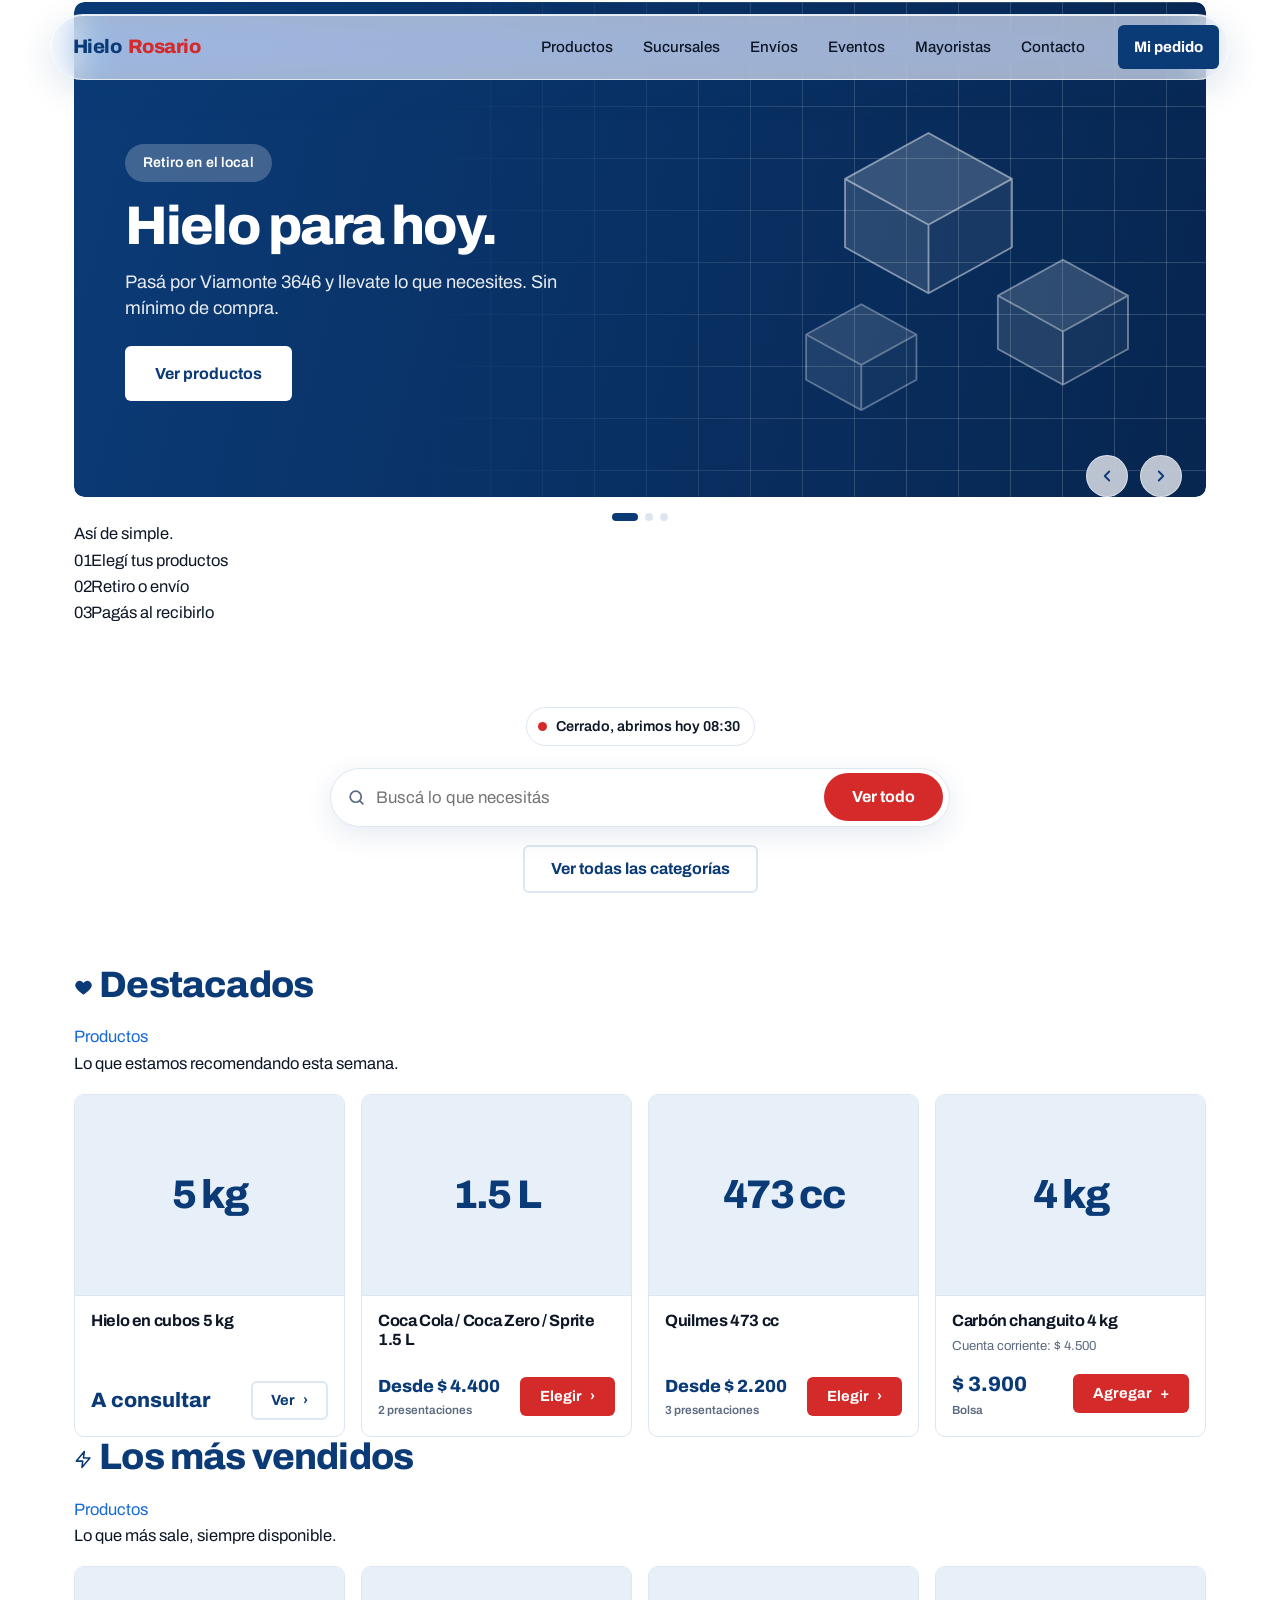
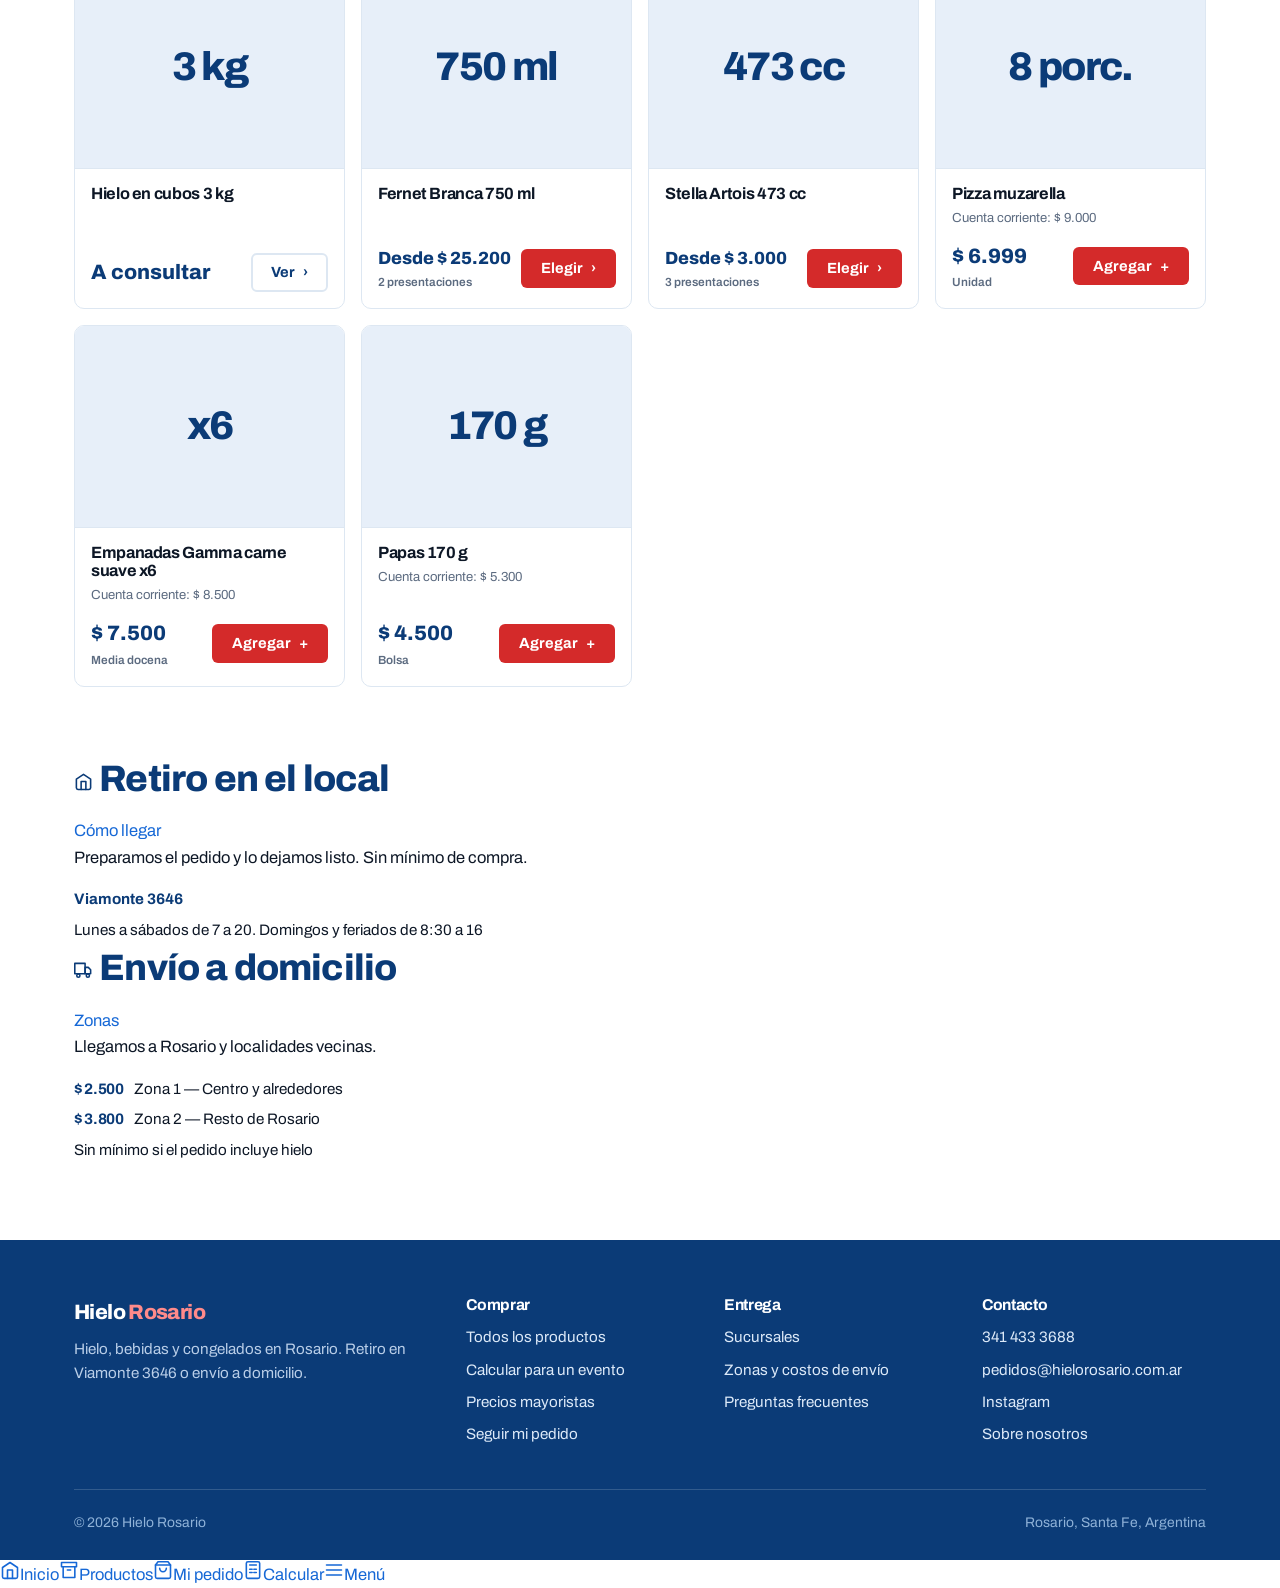
==== commit c6ddedd4: "Update index.html" ====
--- a/index.html
+++ b/index.html
@@ -16,10 +16,20 @@
 
 <main>
 
-  <!-- ============ BANNER DESLIZABLE ============ -->
+  <!-- ============ HERO DESLIZABLE ============ -->
   <section class="banners">
     <div class="contenedor">
       <div class="carrusel" id="carrusel"><p class="cargando">Cargando…</p></div>
+
+      <!-- Así de simple: los tres pasos, siempre a la vista -->
+      <div class="simple">
+        <span class="simple__rotulo">Así de simple.</span>
+        <div class="simple__paso"><span class="simple__n num">01</span><span class="simple__txt">Elegí tus productos</span></div>
+        <div class="simple__paso"><span class="simple__n num">02</span><span class="simple__txt">Retiro o envío</span></div>
+        <div class="simple__paso"><span class="simple__n num">03</span><span class="simple__txt">Pagás al recibirlo</span></div>
+      </div>
+
+      <div id="avisoPedido"></div>
     </div>
   </section>
 
@@ -51,75 +61,68 @@
     </div>
   </section>
 
-  <!-- ============ DESTACADOS ============ -->
-  <section class="seccion seccion--fria">
+  <!-- ============ DESTACADOS Y MÁS VENDIDOS, LADO A LADO ============ -->
+  <section class="seccion" style="padding-top:0">
     <div class="contenedor">
-      <div class="seccion__intro">
-        <h2>Destacados</h2>
-        <p>Lo que estamos recomendando esta semana.</p>
-      </div>
-      <div class="grilla-productos" id="destacados">
-        <p class="cargando">Cargando…</p>
-      </div>
-    </div>
-  </section>
+      <div class="bloques">
 
-  <!-- ============ MÁS VENDIDOS ============ -->
-  <section class="seccion">
-    <div class="contenedor">
-      <div class="seccion__intro">
-        <h2>Los más vendidos</h2>
-        <p>Lo que más sale, siempre disponible.</p>
-      </div>
-      <div class="grilla-productos" id="masVendidos">
-        <p class="cargando">Cargando…</p>
-      </div>
-    </div>
-  </section>
+        <div class="bloque-sec">
+          <div class="bloque-sec__top">
+            <h2 class="bloque-sec__titulo">
+              <svg width="19" height="19" viewBox="0 0 24 24" fill="currentColor"><path d="M12 21s-7.5-4.6-9.6-9A5.4 5.4 0 0 1 12 6.2 5.4 5.4 0 0 1 21.6 12c-2.1 4.4-9.6 9-9.6 9z"/></svg>
+              Destacados
+            </h2>
+            <a class="bloque-sec__link" href="productos.html">Productos</a>
+          </div>
+          <p class="bloque-sec__sub">Lo que estamos recomendando esta semana.</p>
+          <div class="grilla-productos" id="destacados"><p class="cargando">Cargando…</p></div>
+        </div>
 
-  <!-- ============ CÓMO PEDIR ============ -->
-  <section class="seccion seccion--azul">
-    <div class="contenedor">
-      <div class="seccion__intro">
-        <h2>Cómo pedir</h2>
-        <p>Sin registrarte y sin pagar por adelantado. Abonás al recibir o al retirar.</p>
-      </div>
-      <div class="pasos">
-        <div class="paso">
-          <div class="paso__n num">Paso 1</div>
-          <h3>Armá tu pedido</h3>
-          <p>Elegí los productos y las cantidades que necesitás.</p>
+        <div class="bloque-sec bloque-sec--frio">
+          <div class="bloque-sec__top">
+            <h2 class="bloque-sec__titulo">
+              <svg width="19" height="19" viewBox="0 0 24 24" fill="none" stroke="currentColor" stroke-width="2" stroke-linecap="round" stroke-linejoin="round"><path d="M13 2L3 14h8l-1 8 10-12h-8l1-8z"/></svg>
+              Los más vendidos
+            </h2>
+            <a class="bloque-sec__link" href="productos.html">Productos</a>
+          </div>
+          <p class="bloque-sec__sub">Lo que más sale, siempre disponible.</p>
+          <div class="grilla-productos" id="masVendidos"><p class="cargando">Cargando…</p></div>
         </div>
-        <div class="paso">
-          <div class="paso__n num">Paso 2</div>
-          <h3>Elegí cómo lo recibís</h3>
-          <p>Retiro en Viamonte 3646, o envío a tu domicilio.</p>
-        </div>
-        <div class="paso">
-          <div class="paso__n num">Paso 3</div>
-          <h3>Confirmá y esperá</h3>
-          <p>Te escribimos por WhatsApp para confirmarlo.</p>
-        </div>
+
       </div>
     </div>
   </section>
 
   <!-- ============ ENTREGA ============ -->
-  <section class="seccion">
+  <section class="seccion" style="padding-top:0">
     <div class="contenedor">
-      <div class="duo">
-        <div class="panel">
-          <h3>Retiro en el local</h3>
-          <p>Preparamos el pedido y lo dejamos listo. Sin mínimo de compra.</p>
+      <div class="bloques">
+
+        <div class="bloque-sec">
+          <div class="bloque-sec__top">
+            <h2 class="bloque-sec__titulo">
+              <svg width="19" height="19" viewBox="0 0 24 24" fill="none" stroke="currentColor" stroke-width="2" stroke-linecap="round" stroke-linejoin="round"><path d="M3 9l9-6 9 6v11a2 2 0 0 1-2 2H5a2 2 0 0 1-2-2z"/><path d="M9 22V12h6v10"/></svg>
+              Retiro en el local
+            </h2>
+            <a class="bloque-sec__link" href="sucursales.html">Cómo llegar</a>
+          </div>
+          <p class="bloque-sec__sub">Preparamos el pedido y lo dejamos listo. Sin mínimo de compra.</p>
           <div id="resumenSucursales"></div>
-          <a class="boton boton--linea" href="sucursales.html">Cómo llegar</a>
         </div>
-        <div class="panel">
-          <h3>Envío a domicilio</h3>
-          <p>Llegamos a Rosario y localidades vecinas. El costo depende de la zona.</p>
+
+        <div class="bloque-sec">
+          <div class="bloque-sec__top">
+            <h2 class="bloque-sec__titulo">
+              <svg width="19" height="19" viewBox="0 0 24 24" fill="none" stroke="currentColor" stroke-width="2" stroke-linecap="round" stroke-linejoin="round"><path d="M1 3h13v13H1z"/><path d="M14 8h4l3 3v5h-7z"/><circle cx="5.5" cy="18.5" r="2"/><circle cx="17.5" cy="18.5" r="2"/></svg>
+              Envío a domicilio
+            </h2>
+            <a class="bloque-sec__link" href="zonas-de-envio.html">Zonas</a>
+          </div>
+          <p class="bloque-sec__sub">Llegamos a Rosario y localidades vecinas.</p>
           <div id="resumenZonas"></div>
-          <a class="boton boton--linea" href="zonas-de-envio.html">Ver zonas y costos</a>
         </div>
+
       </div>
     </div>
   </section>
@@ -127,6 +130,7 @@
 </main>
 
 <div id="footer"></div>
+<div id="barraAbajo"></div>
 
 <script src="config.js"></script>
 <script src="carrito.js"></script>
